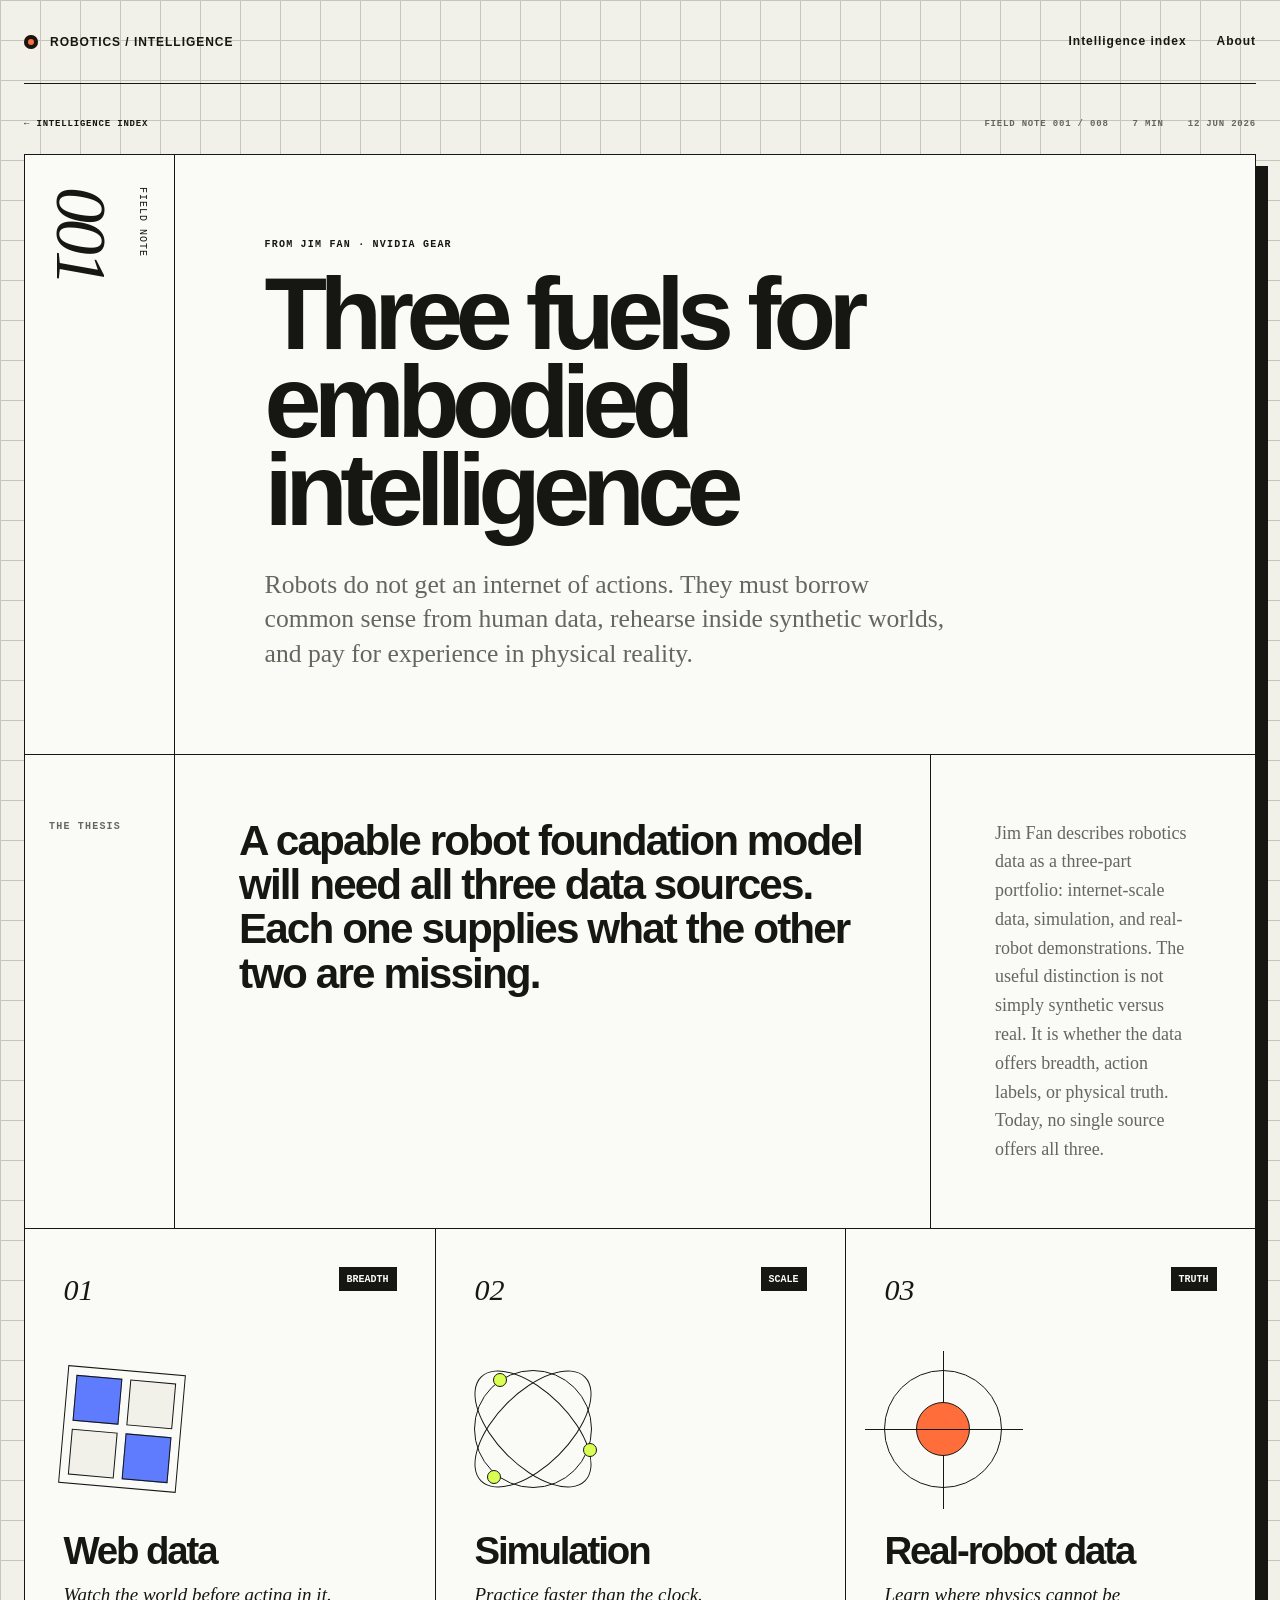
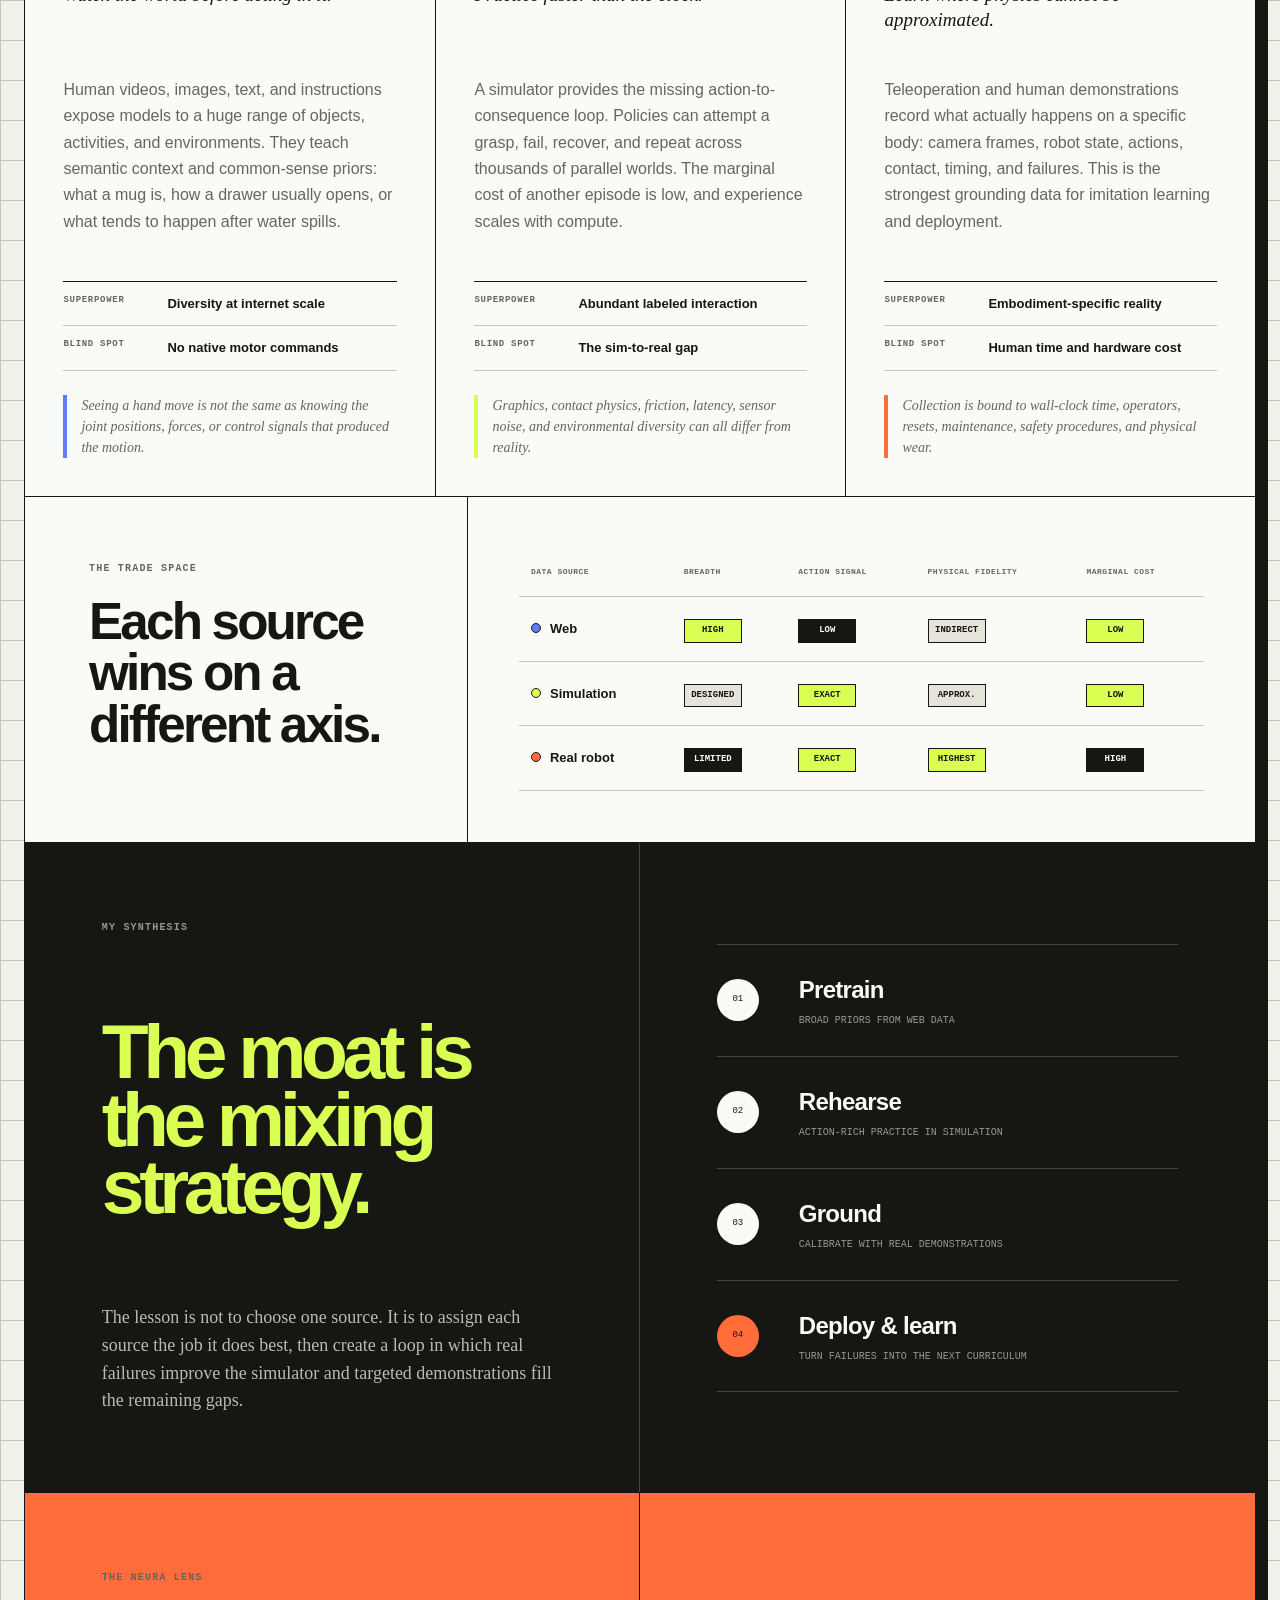
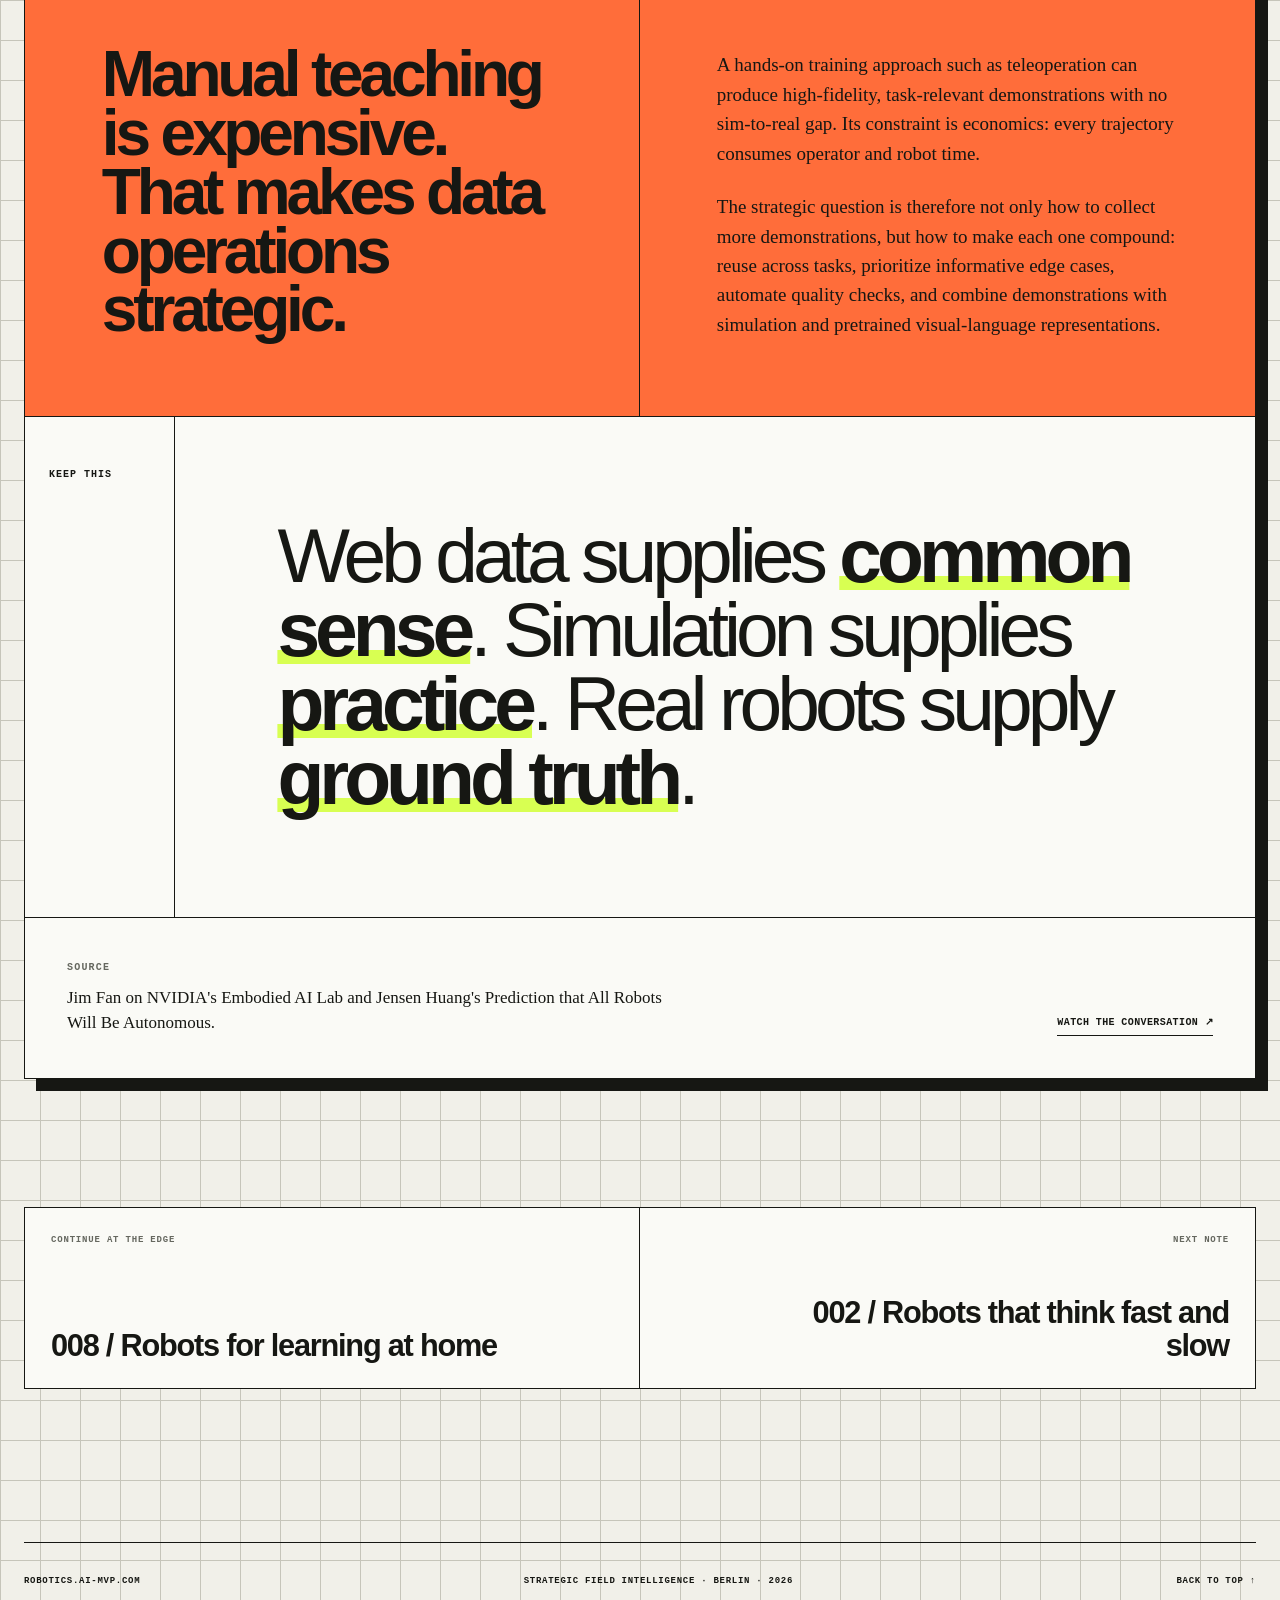
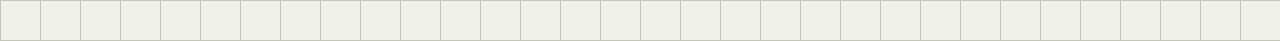
==== notes/001-three-fuels-for-embodied-intelligence/index.html @ 34b659d5 "Add home robotics learning comparison" ====
<!doctype html>
<html lang="en">
  <head>
    <meta charset="UTF-8" />
    <meta name="viewport" content="width=device-width, initial-scale=1.0" />
    <base href="../../" />
    <meta name="description" content="Why robot foundation models need web data, simulation, and real-world demonstrations." />
    <meta name="theme-color" content="#f1f0e9" />
    <meta property="og:title" content="Three fuels for embodied intelligence | Robotics Intelligence" />
    <meta property="og:description" content="Why robot foundation models need web data, simulation, and real-world demonstrations." />
    <meta property="og:type" content="article" />
    <link rel="canonical" href="https://robotics.ai-mvp.com/notes/001-three-fuels-for-embodied-intelligence/" />
    <title>Three fuels for embodied intelligence | Robotics Intelligence</title>
    <link rel="icon" href="./favicon.svg" type="image/svg+xml" />
    <link rel="stylesheet" href="./styles.css?v=11" />
    <script src="./main.js?v=11" defer></script>

  </head>
  <body class="note-site">
    <div class="progress" aria-hidden="true"><span></span></div>

    <header class="site-header note-site-header">
      <a class="wordmark" href="./" aria-label="Robotics Intelligence, home">
        <span class="wordmark-mark" aria-hidden="true"></span>
        <span>ROBOTICS / INTELLIGENCE</span>
      </a>
      <nav aria-label="Primary navigation">
        <a href="./#library">Intelligence index</a>
        <a href="./#about">About</a>
      </nav>
    </header>

    <main id="top" class="note-page">
      <section class="note-context" aria-label="Note context">
        <a href="./#library"><span aria-hidden="true">←</span> Intelligence index</a>
        <div>
          <span>Field note 001 / 008</span>
          <span>7 min</span>
          <span>12 Jun 2026</span>
        </div>
      </section>

<article id="note-001" class="learning-note standalone-note">
        <header class="article-header">
          <div class="article-id">
            <span>FIELD NOTE</span>
            <strong>001</strong>
          </div>
          <div class="article-title">
            <p class="eyebrow">From Jim Fan · NVIDIA GEAR</p>
            <h2>Three fuels for<br />embodied intelligence</h2>
            <p class="dek">
              Robots do not get an internet of actions. They must borrow
              common sense from human data, rehearse inside synthetic worlds,
              and pay for experience in physical reality.
            </p>
          </div>
        </header>

        <section class="thesis">
          <p class="section-label">The thesis</p>
          <blockquote>
            A capable robot foundation model will need all three data sources.
            Each one supplies what the other two are missing.
          </blockquote>
          <p class="body-copy">
            Jim Fan describes robotics data as a three-part portfolio:
            internet-scale data, simulation, and real-robot demonstrations.
            The useful distinction is not simply synthetic versus real. It is
            whether the data offers breadth, action labels, or physical truth.
            Today, no single source offers all three.
          </p>
        </section>

        <section class="data-cards" aria-label="Three types of robotics data">
          <article class="data-card web-card reveal">
            <header>
              <span class="card-number">01</span>
              <span class="card-tag">BREADTH</span>
            </header>
            <div class="card-icon" aria-hidden="true">
              <span></span><span></span><span></span><span></span>
            </div>
            <h3>Web data</h3>
            <p class="card-lead">Watch the world before acting in it.</p>
            <p>
              Human videos, images, text, and instructions expose models to a
              huge range of objects, activities, and environments. They teach
              semantic context and common-sense priors: what a mug is, how a
              drawer usually opens, or what tends to happen after water spills.
            </p>
            <dl>
              <div>
                <dt>Superpower</dt>
                <dd>Diversity at internet scale</dd>
              </div>
              <div>
                <dt>Blind spot</dt>
                <dd>No native motor commands</dd>
              </div>
            </dl>
            <p class="card-footnote">
              Seeing a hand move is not the same as knowing the joint
              positions, forces, or control signals that produced the motion.
            </p>
          </article>

          <article class="data-card sim-card reveal">
            <header>
              <span class="card-number">02</span>
              <span class="card-tag">SCALE</span>
            </header>
            <div class="card-icon orbit" aria-hidden="true">
              <span></span><span></span><span></span>
            </div>
            <h3>Simulation</h3>
            <p class="card-lead">Practice faster than the clock.</p>
            <p>
              A simulator provides the missing action-to-consequence loop.
              Policies can attempt a grasp, fail, recover, and repeat across
              thousands of parallel worlds. The marginal cost of another
              episode is low, and experience scales with compute.
            </p>
            <dl>
              <div>
                <dt>Superpower</dt>
                <dd>Abundant labeled interaction</dd>
              </div>
              <div>
                <dt>Blind spot</dt>
                <dd>The sim-to-real gap</dd>
              </div>
            </dl>
            <p class="card-footnote">
              Graphics, contact physics, friction, latency, sensor noise, and
              environmental diversity can all differ from reality.
            </p>
          </article>

          <article class="data-card real-card reveal">
            <header>
              <span class="card-number">03</span>
              <span class="card-tag">TRUTH</span>
            </header>
            <div class="card-icon crosshair" aria-hidden="true">
              <span></span><span></span><span></span>
            </div>
            <h3>Real-robot data</h3>
            <p class="card-lead">Learn where physics cannot be approximated.</p>
            <p>
              Teleoperation and human demonstrations record what actually
              happens on a specific body: camera frames, robot state, actions,
              contact, timing, and failures. This is the strongest grounding
              data for imitation learning and deployment.
            </p>
            <dl>
              <div>
                <dt>Superpower</dt>
                <dd>Embodiment-specific reality</dd>
              </div>
              <div>
                <dt>Blind spot</dt>
                <dd>Human time and hardware cost</dd>
              </div>
            </dl>
            <p class="card-footnote">
              Collection is bound to wall-clock time, operators, resets,
              maintenance, safety procedures, and physical wear.
            </p>
          </article>
        </section>

        <section class="comparison" aria-labelledby="comparison-title">
          <div class="comparison-heading">
            <p class="section-label">The trade space</p>
            <h3 id="comparison-title">Each source wins on a different axis.</h3>
          </div>
          <div class="matrix-wrap">
            <table>
              <thead>
                <tr>
                  <th scope="col">Data source</th>
                  <th scope="col">Breadth</th>
                  <th scope="col">Action signal</th>
                  <th scope="col">Physical fidelity</th>
                  <th scope="col">Marginal cost</th>
                </tr>
              </thead>
              <tbody>
                <tr>
                  <th scope="row"><span class="dot web"></span>Web</th>
                  <td><span class="rating high">High</span></td>
                  <td><span class="rating low">Low</span></td>
                  <td><span class="rating mid">Indirect</span></td>
                  <td><span class="rating high">Low</span></td>
                </tr>
                <tr>
                  <th scope="row"><span class="dot sim"></span>Simulation</th>
                  <td><span class="rating mid">Designed</span></td>
                  <td><span class="rating high">Exact</span></td>
                  <td><span class="rating mid">Approx.</span></td>
                  <td><span class="rating high">Low</span></td>
                </tr>
                <tr>
                  <th scope="row"><span class="dot real"></span>Real robot</th>
                  <td><span class="rating low">Limited</span></td>
                  <td><span class="rating high">Exact</span></td>
                  <td><span class="rating high">Highest</span></td>
                  <td><span class="rating low">High</span></td>
                </tr>
              </tbody>
            </table>
          </div>
        </section>

        <section class="synthesis" aria-labelledby="synthesis-title">
          <div class="synthesis-copy">
            <p class="section-label">My synthesis</p>
            <h3 id="synthesis-title">The moat is the mixing strategy.</h3>
            <p>
              The lesson is not to choose one source. It is to assign each
              source the job it does best, then create a loop in which real
              failures improve the simulator and targeted demonstrations fill
              the remaining gaps.
            </p>
          </div>

          <div class="flywheel" aria-label="Data flywheel">
            <ol>
              <li>
                <span>01</span>
                <div><strong>Pretrain</strong><small>Broad priors from web data</small></div>
              </li>
              <li>
                <span>02</span>
                <div><strong>Rehearse</strong><small>Action-rich practice in simulation</small></div>
              </li>
              <li>
                <span>03</span>
                <div><strong>Ground</strong><small>Calibrate with real demonstrations</small></div>
              </li>
              <li>
                <span>04</span>
                <div><strong>Deploy & learn</strong><small>Turn failures into the next curriculum</small></div>
              </li>
            </ol>
          </div>
        </section>

        <section class="neura-lens">
          <div>
            <p class="section-label">The NEURA lens</p>
            <h3>Manual teaching is expensive. That makes data operations strategic.</h3>
          </div>
          <div>
            <p>
              A hands-on training approach such as teleoperation can produce
              high-fidelity, task-relevant demonstrations with no sim-to-real
              gap. Its constraint is economics: every trajectory consumes
              operator and robot time.
            </p>
            <p>
              The strategic question is therefore not only how to collect more
              demonstrations, but how to make each one compound: reuse across
              tasks, prioritize informative edge cases, automate quality
              checks, and combine demonstrations with simulation and pretrained
              visual-language representations.
            </p>
          </div>
        </section>

        <section class="takeaway">
          <span class="takeaway-label">Keep this</span>
          <p>
            Web data supplies <strong>common sense</strong>. Simulation supplies
            <strong>practice</strong>. Real robots supply
            <strong>ground truth</strong>.
          </p>
        </section>

        <footer class="source">
          <div>
            <p class="section-label">Source</p>
            <p>
              Jim Fan on NVIDIA's Embodied AI Lab and Jensen Huang's Prediction
              that All Robots Will Be Autonomous.
            </p>
          </div>
          <a
            href="https://www.youtube.com/watch?v=yMGGpMyW_vw"
            target="_blank"
            rel="noreferrer"
          >
            Watch the conversation <span aria-hidden="true">↗</span>
          </a>
        </footer>
      </article>

      <nav class="note-pagination" aria-label="More field notes">
          <a href="./notes/008-home-robot-learning-kits/">
            <span>Continue at the edge</span>
            <strong>008 / Robots for learning at home</strong>
          </a>
          <a href="./notes/002-thinking-fast-and-slow-for-robots/">
            <span>Next note</span>
            <strong>002 / Robots that think fast and slow</strong>
          </a>
      </nav>
    </main>

    <footer class="site-footer">
      <span>robotics.ai-mvp.com</span>
      <span>Strategic field intelligence · Berlin · 2026</span>
      <a href="#top">Back to top ↑</a>
    </footer>
  </body>
</html>
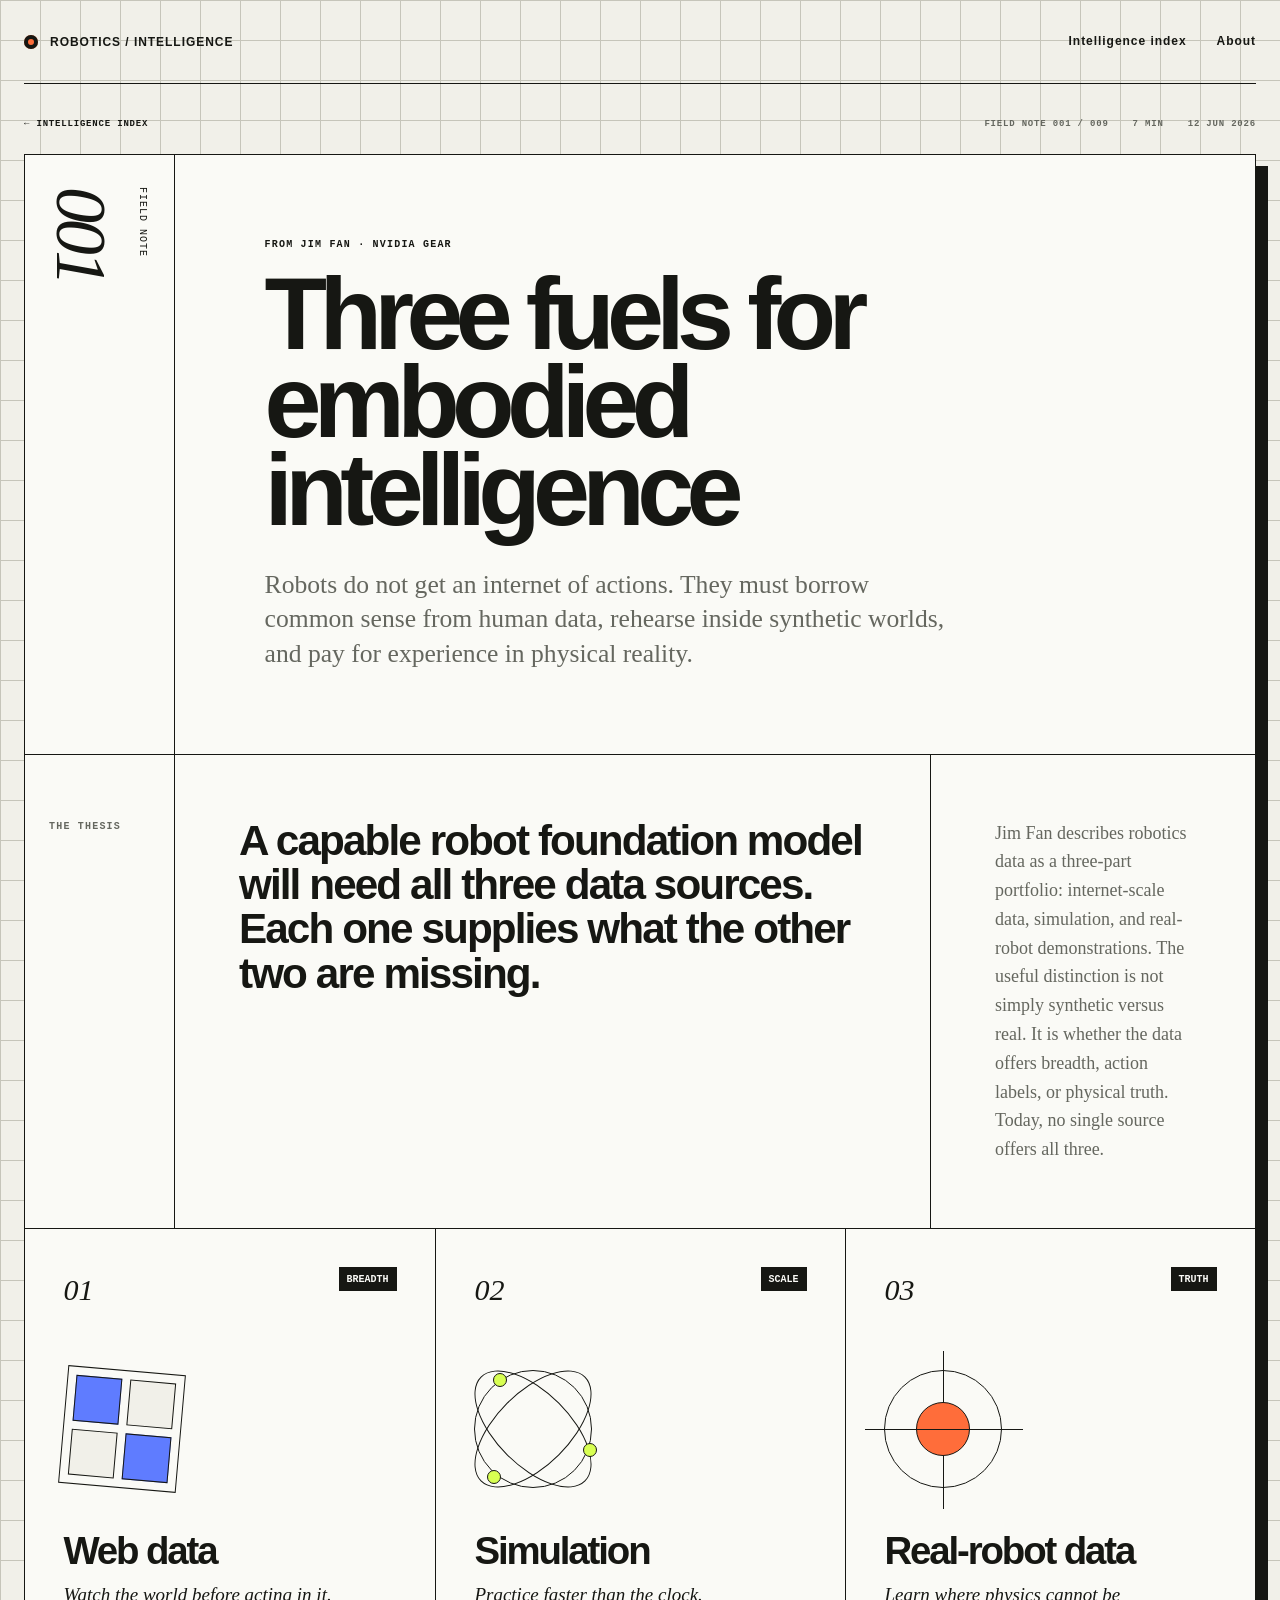
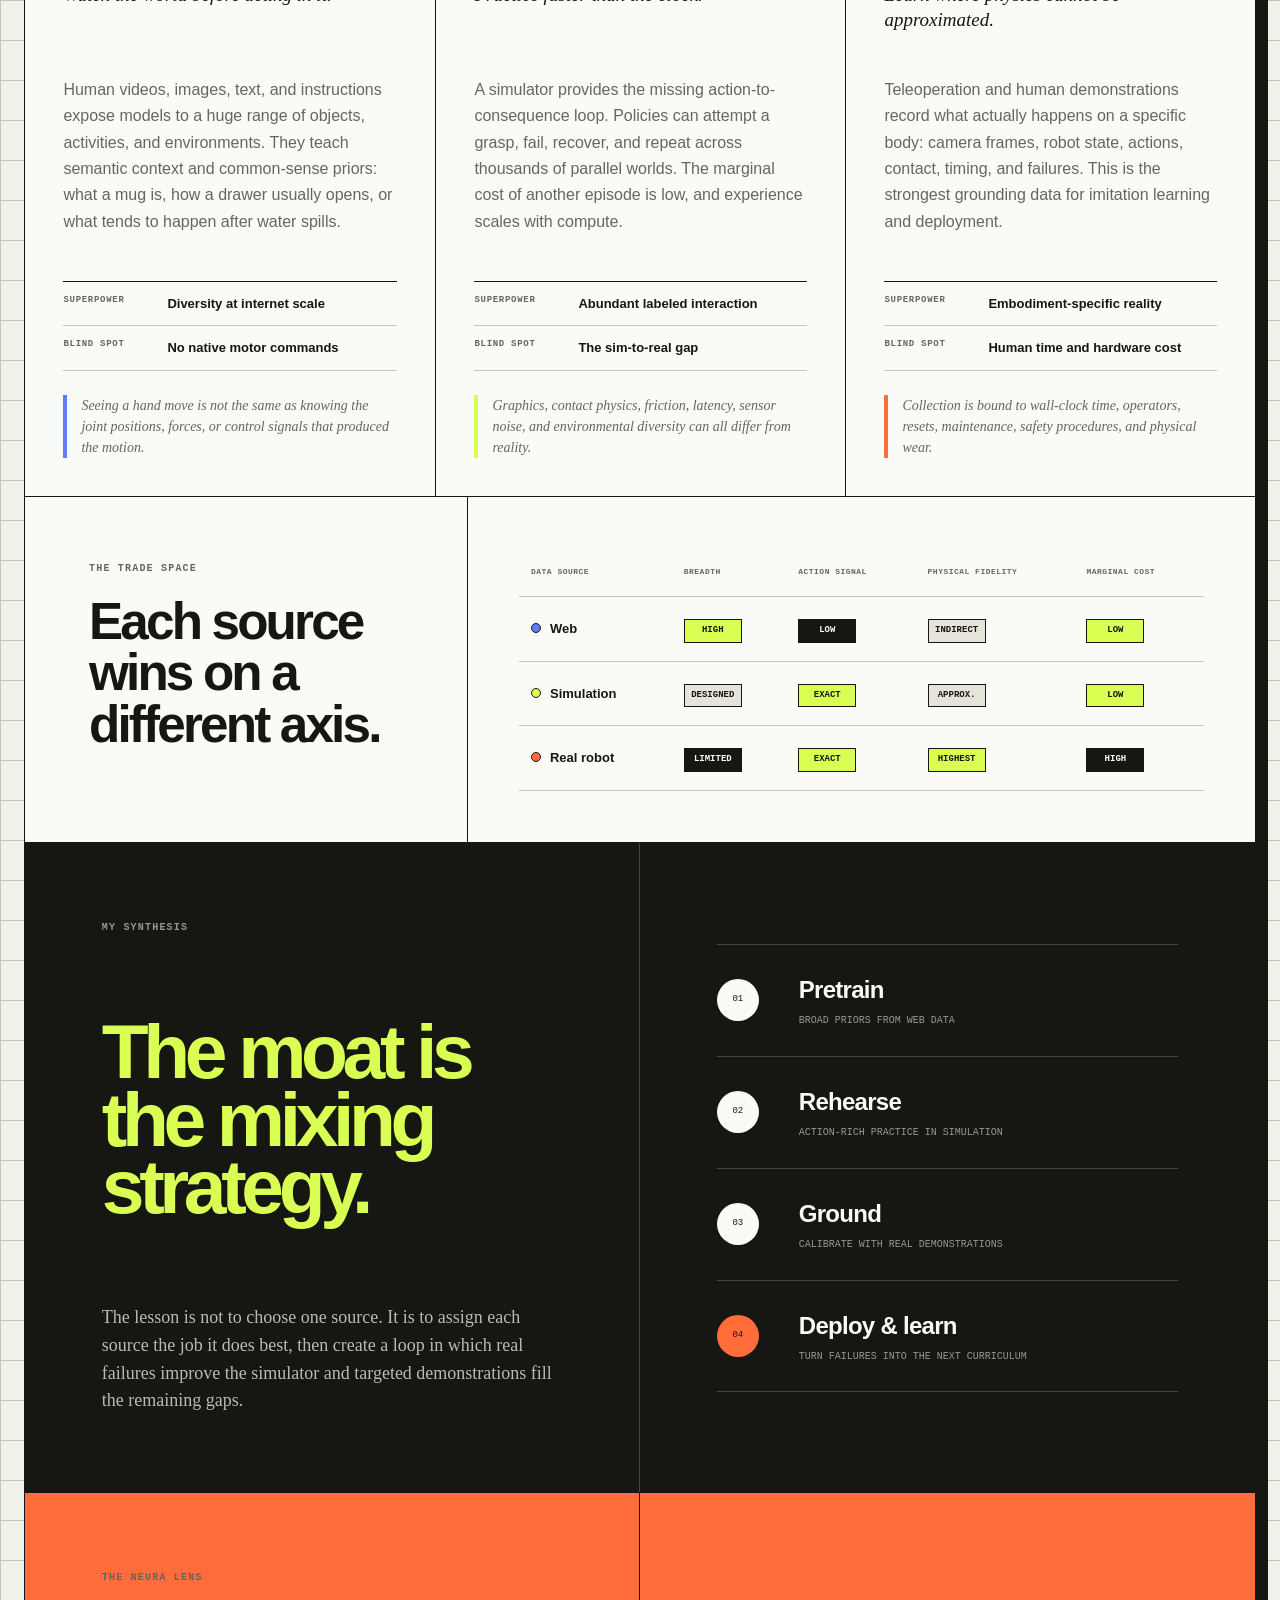
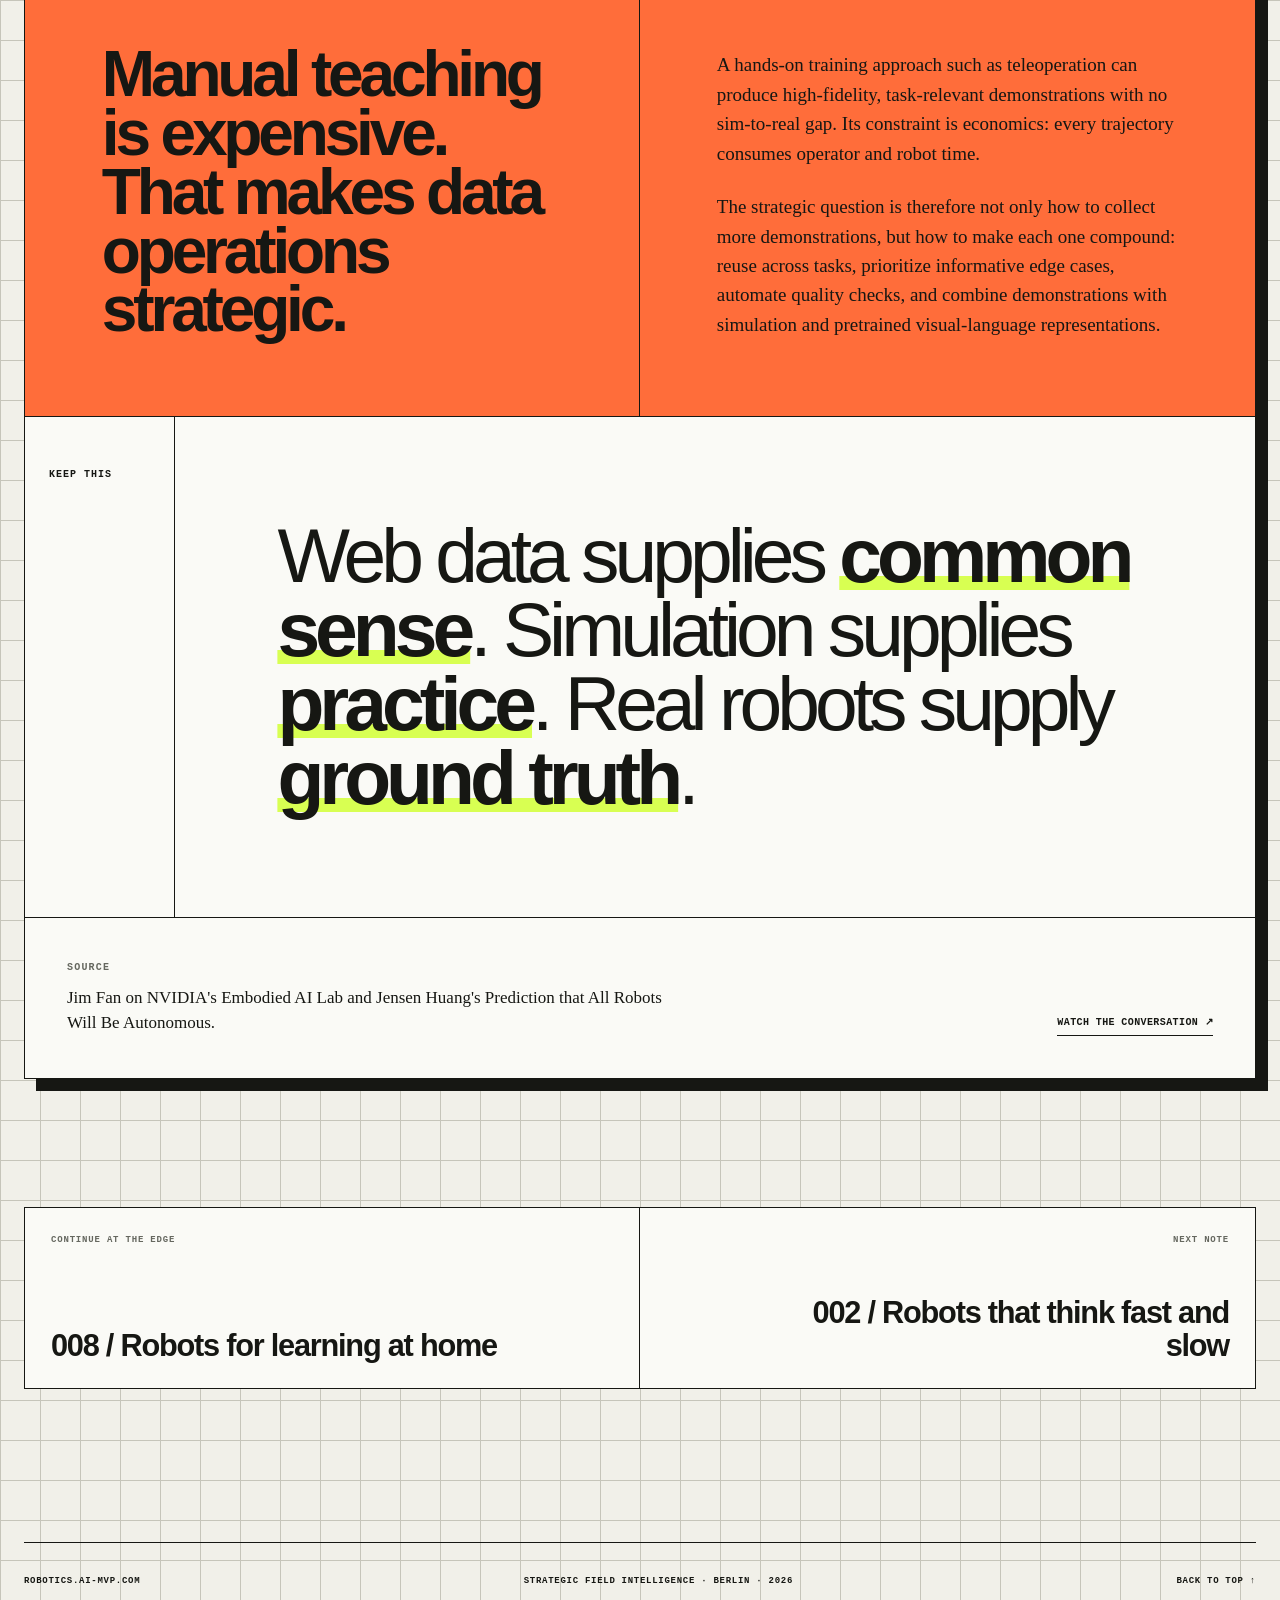
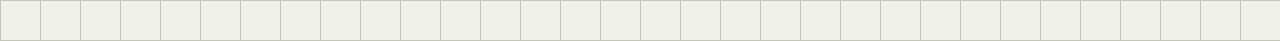
==== commit 38067a9f: "Add field note 009: the VLA model zoo, 2026 An interactive survey of ten vision-language-action mode" ====
--- a/notes/001-three-fuels-for-embodied-intelligence/index.html
+++ b/notes/001-three-fuels-for-embodied-intelligence/index.html
@@ -34,7 +34,7 @@
       <section class="note-context" aria-label="Note context">
         <a href="./#library"><span aria-hidden="true">←</span> Intelligence index</a>
         <div>
-          <span>Field note 001 / 008</span>
+          <span>Field note 001 / 009</span>
           <span>7 min</span>
           <span>12 Jun 2026</span>
         </div>
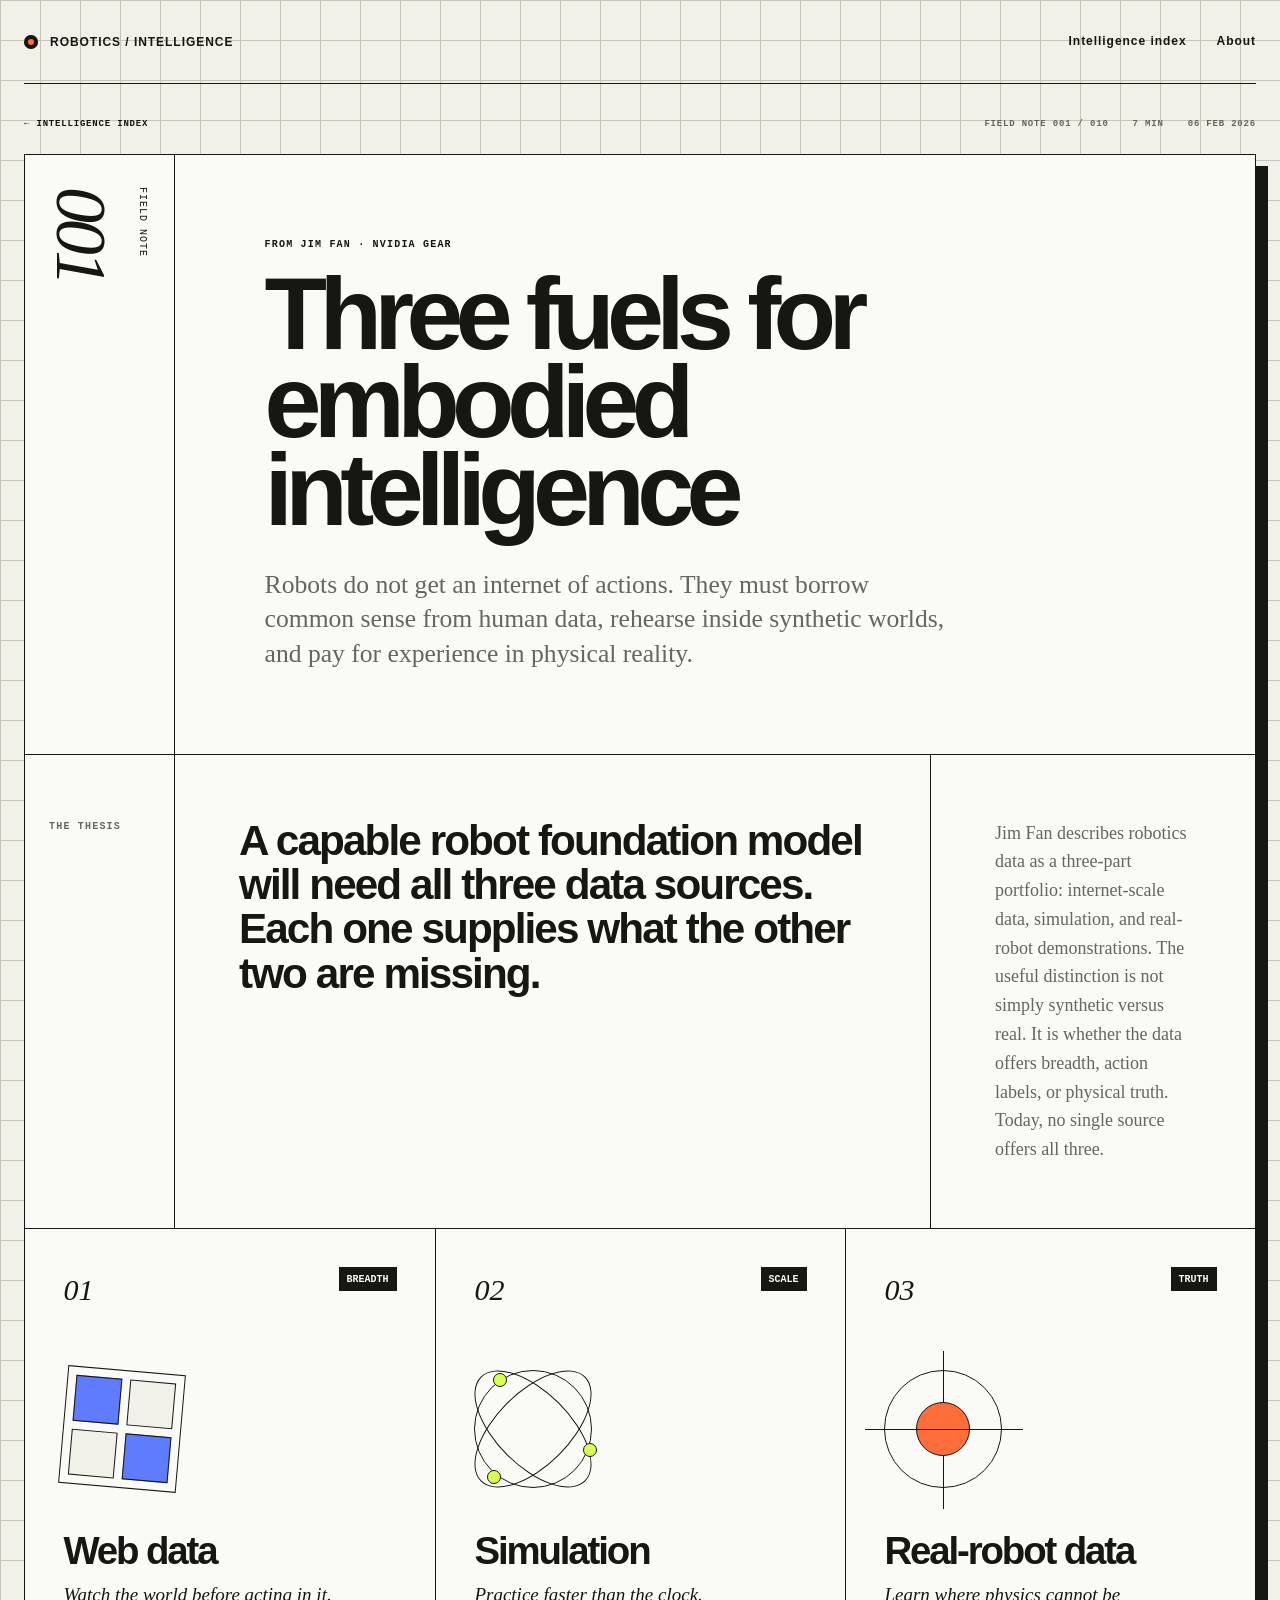
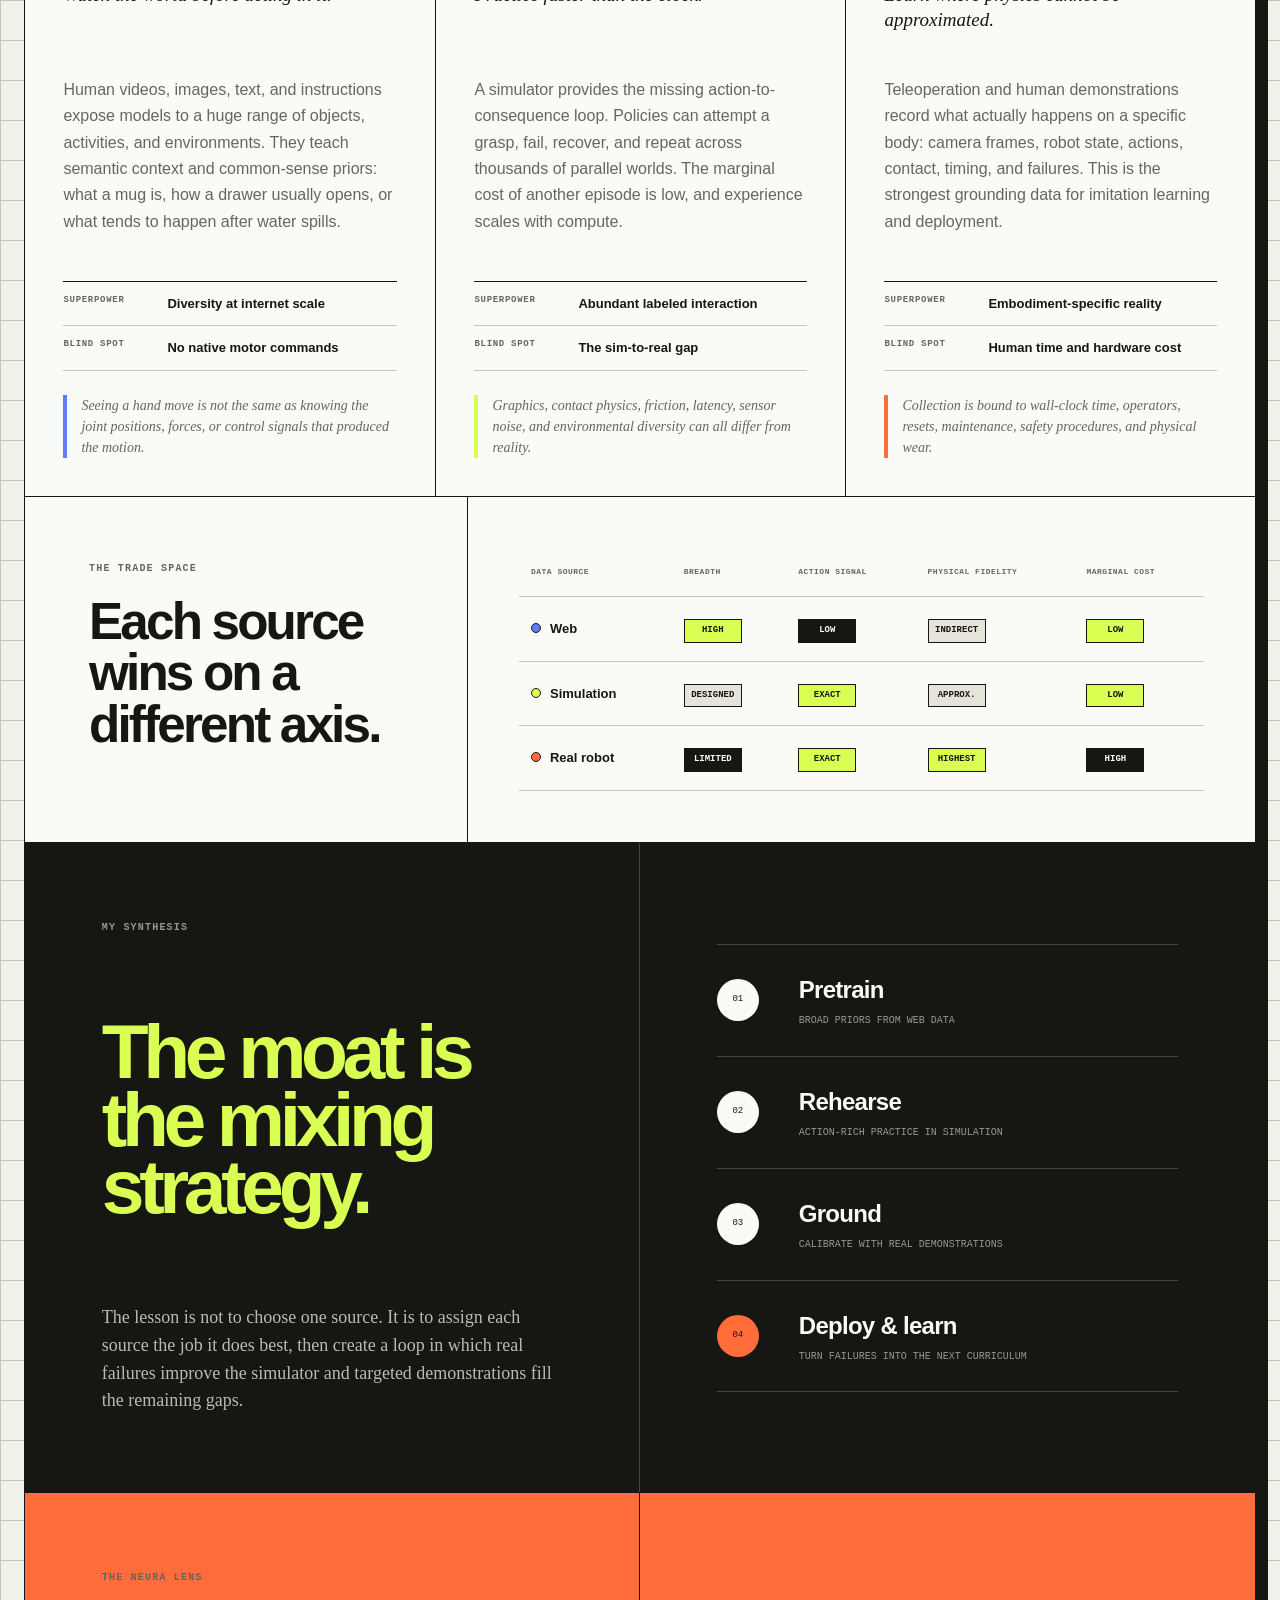
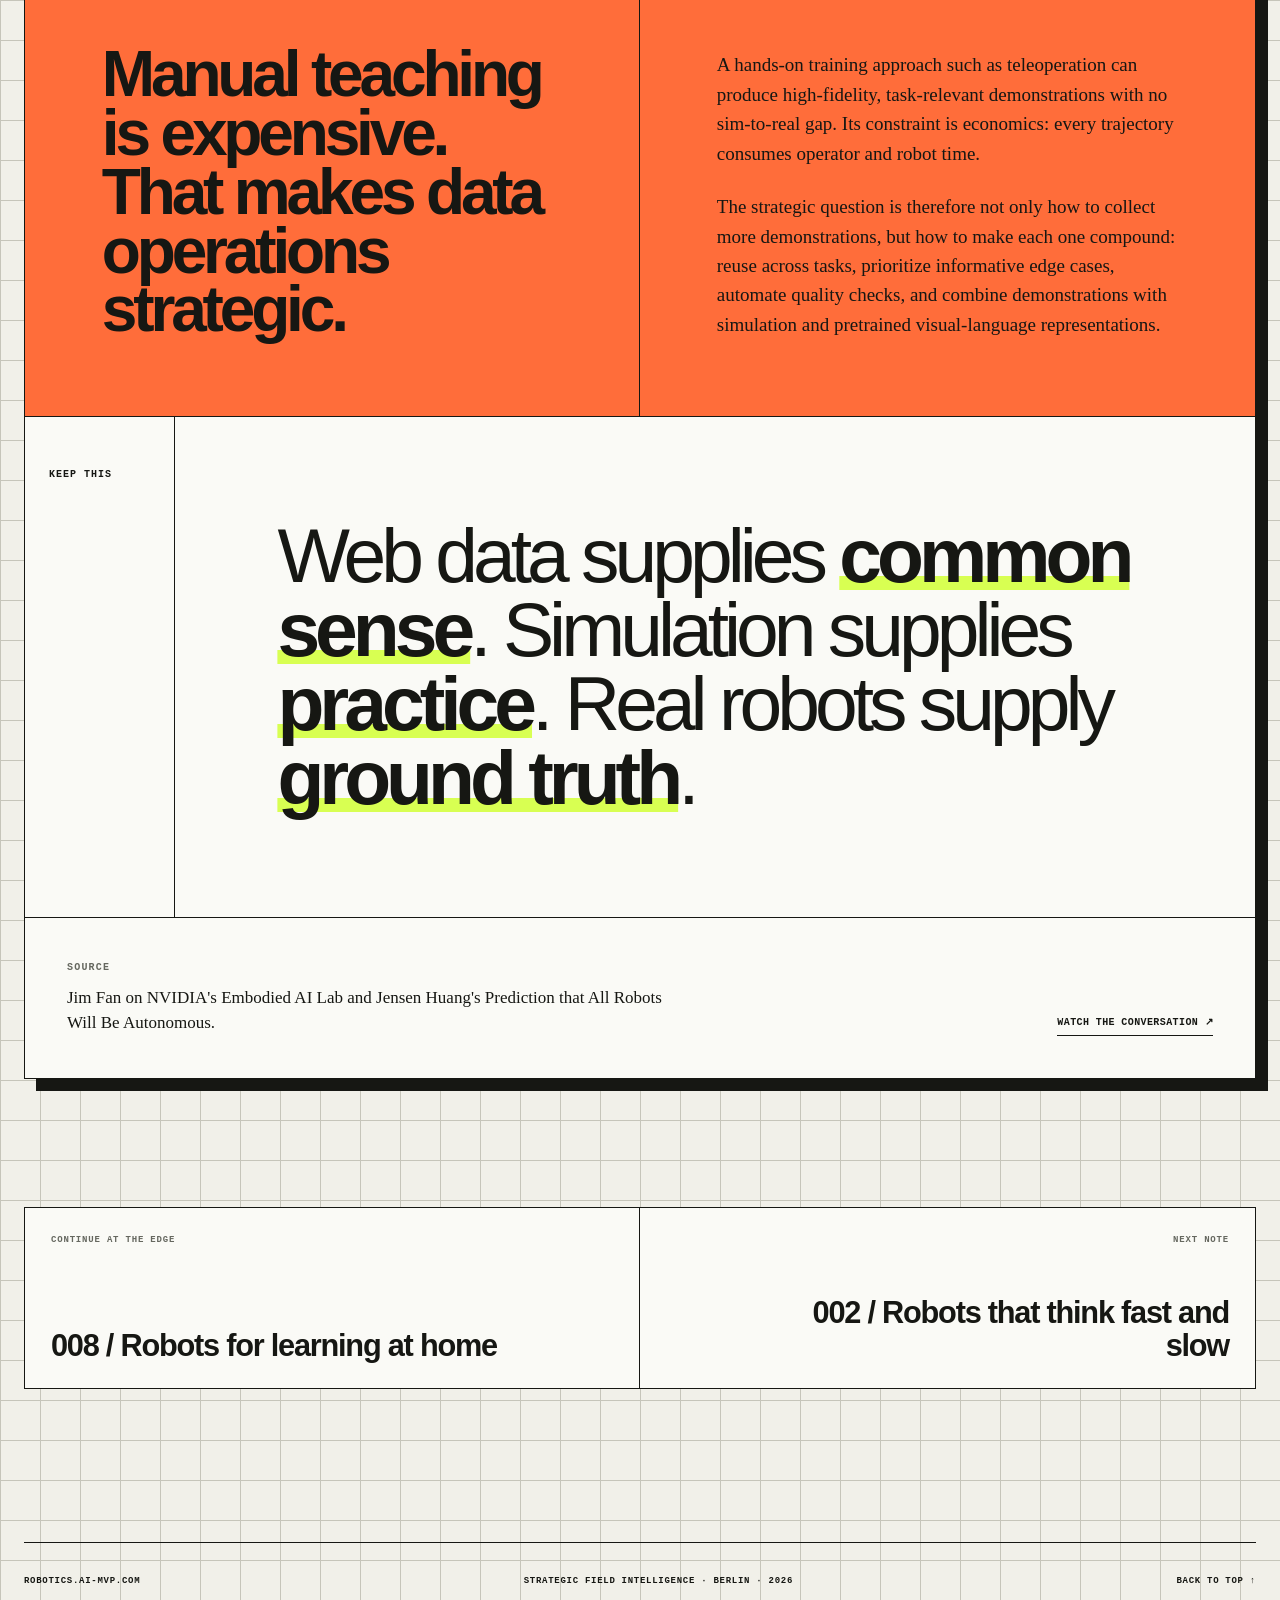
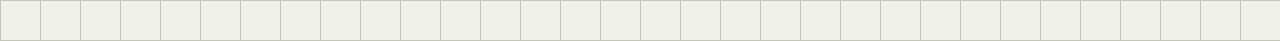
==== commit 3856569f: "Restore original publication chronology" ====
--- a/notes/001-three-fuels-for-embodied-intelligence/index.html
+++ b/notes/001-three-fuels-for-embodied-intelligence/index.html
@@ -34,9 +34,9 @@
       <section class="note-context" aria-label="Note context">
         <a href="./#library"><span aria-hidden="true">←</span> Intelligence index</a>
         <div>
-          <span>Field note 001 / 009</span>
+          <span>Field note 001 / 010</span>
           <span>7 min</span>
-          <span>12 Jun 2026</span>
+          <time datetime="2026-02-06">06 Feb 2026</time>
         </div>
       </section>
 
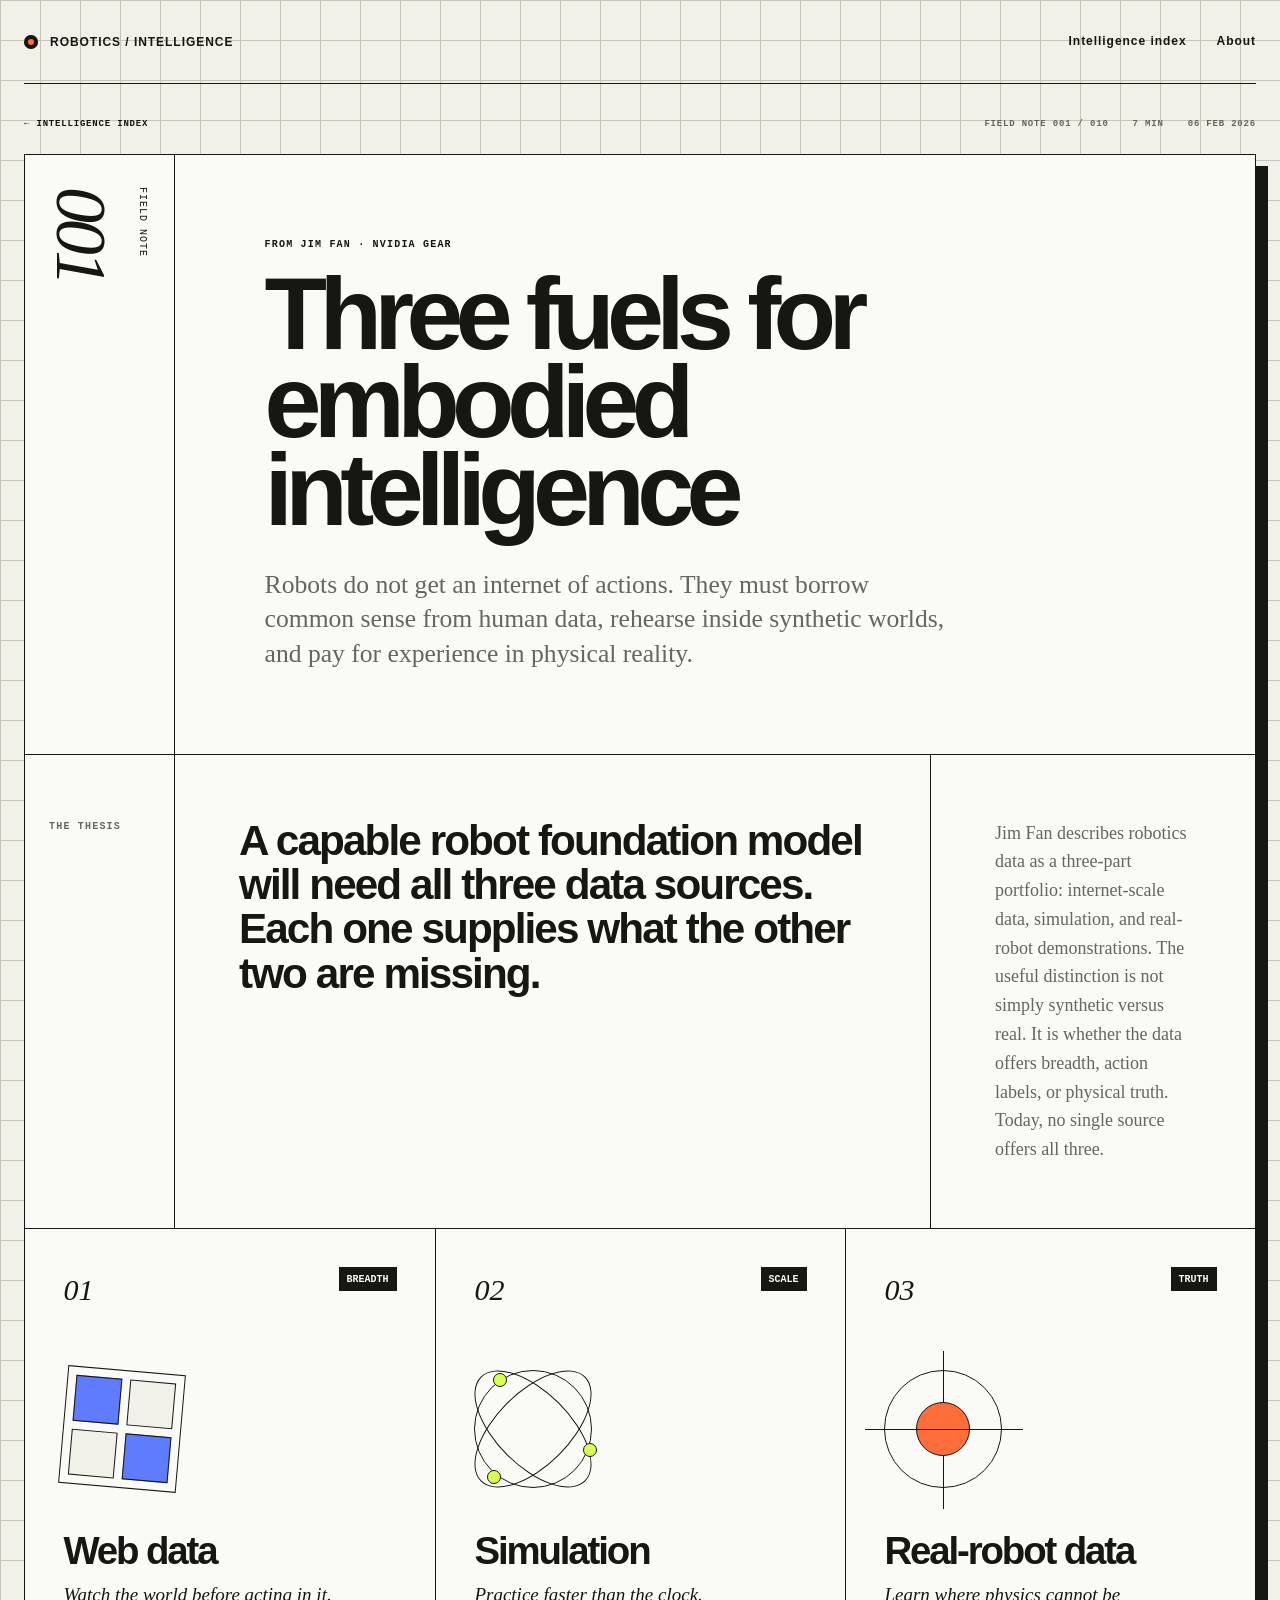
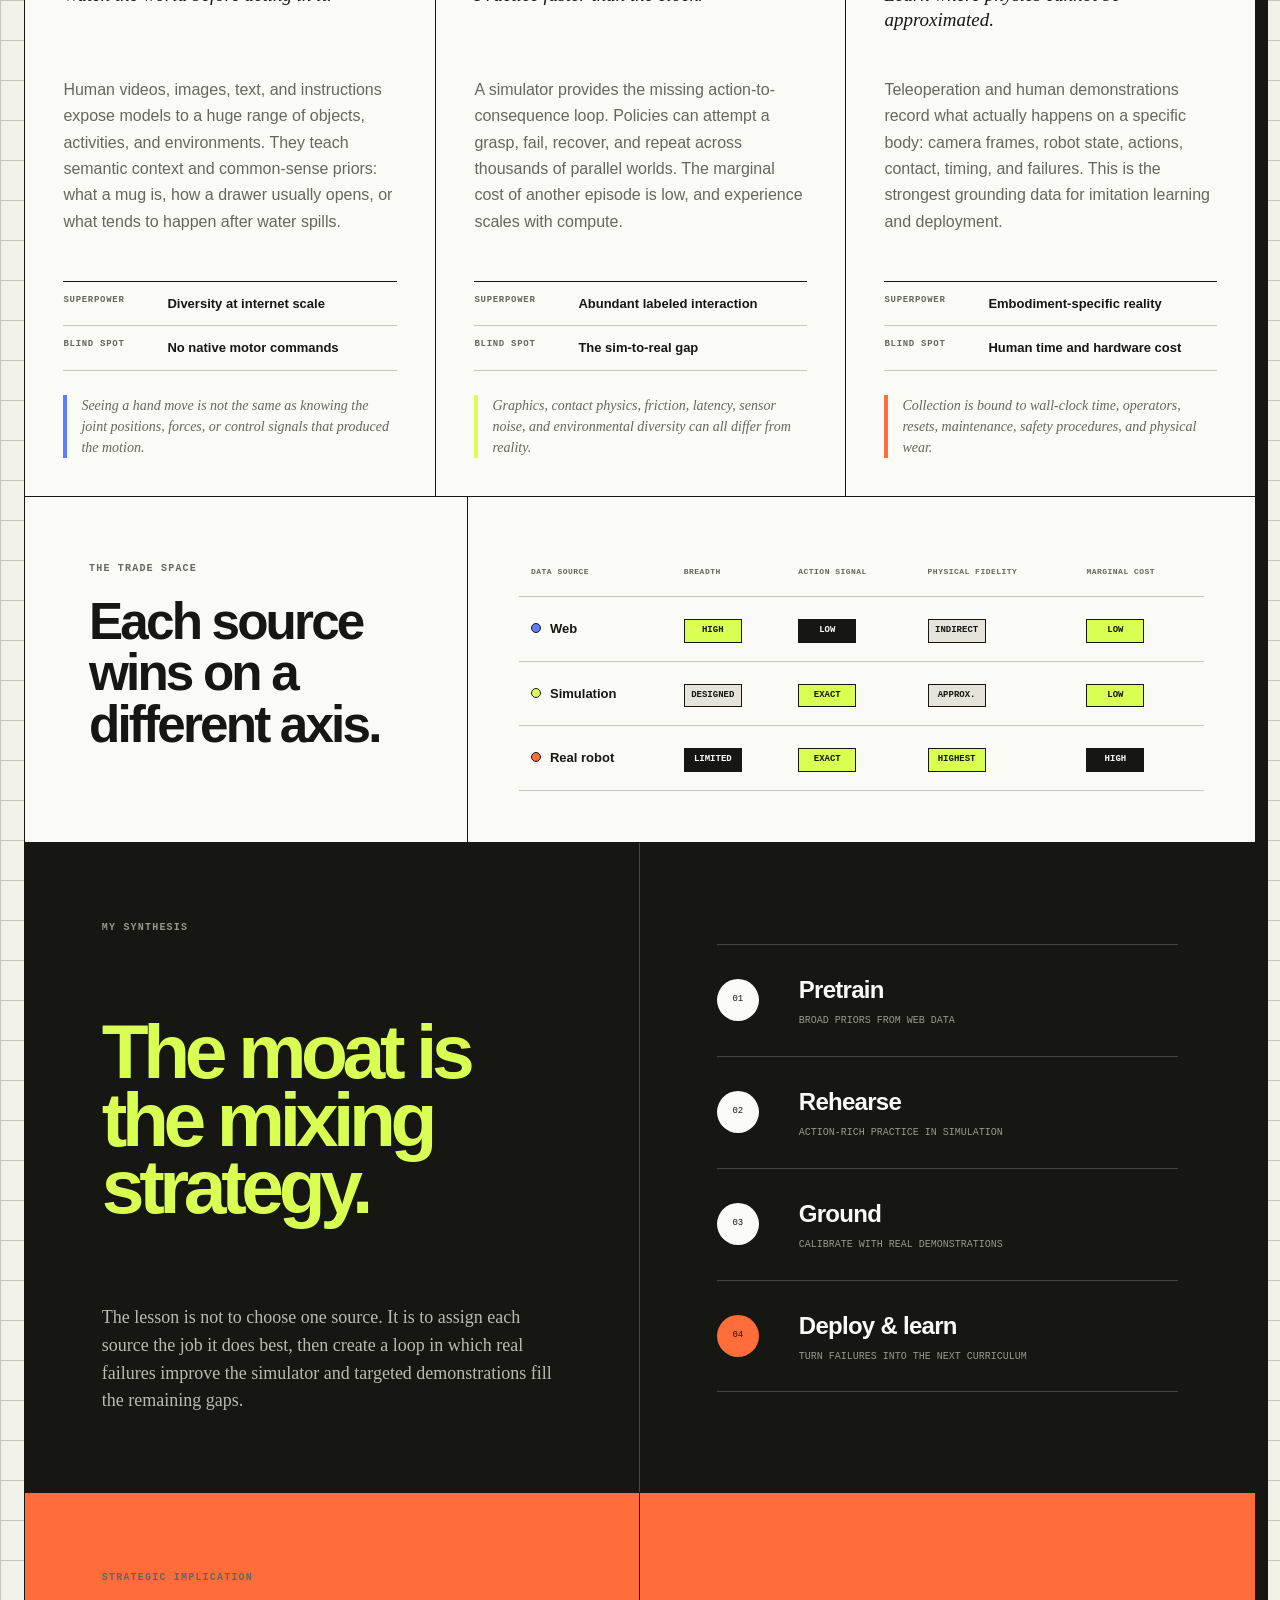
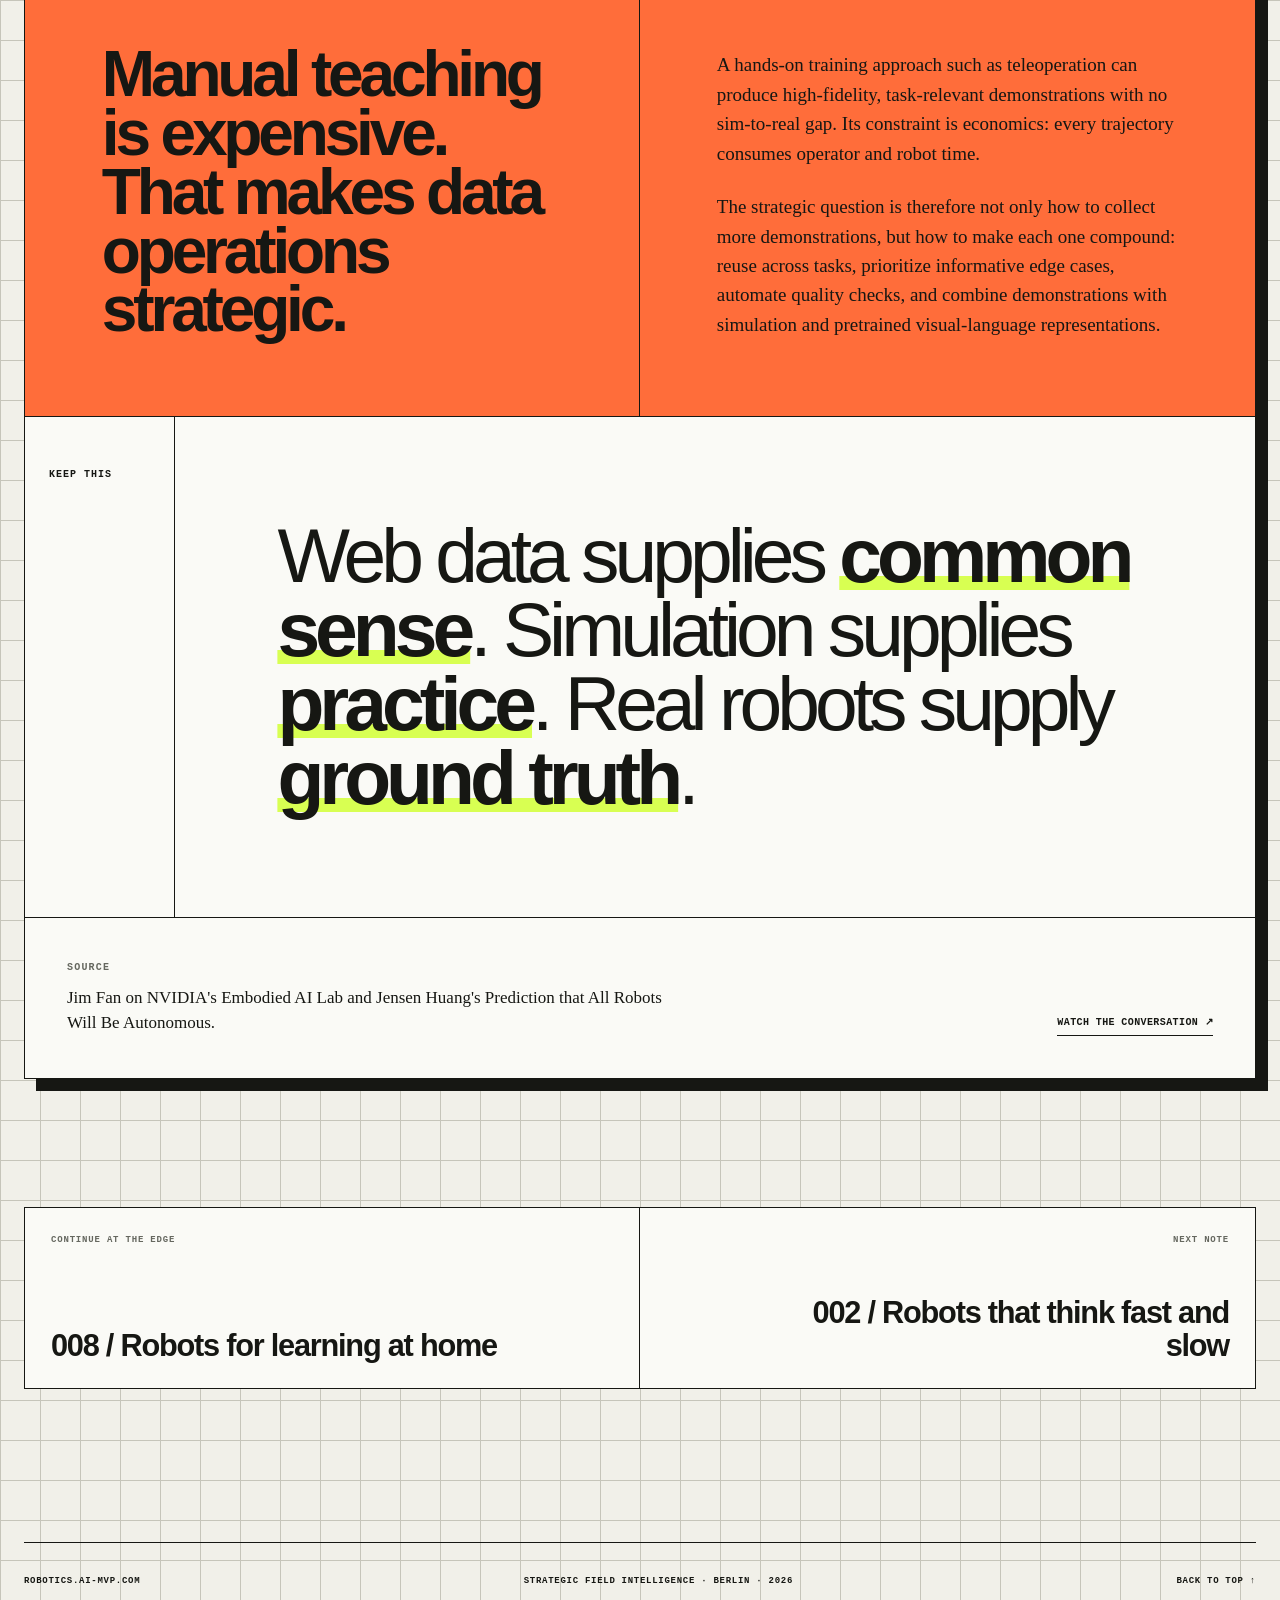
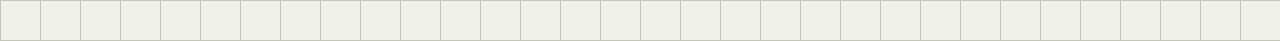
==== commit e390b03d: "Remove company-specific framing from research notes" ====
--- a/notes/001-three-fuels-for-embodied-intelligence/index.html
+++ b/notes/001-three-fuels-for-embodied-intelligence/index.html
@@ -12,7 +12,7 @@
     <link rel="canonical" href="https://robotics.ai-mvp.com/notes/001-three-fuels-for-embodied-intelligence/" />
     <title>Three fuels for embodied intelligence | Robotics Intelligence</title>
     <link rel="icon" href="./favicon.svg" type="image/svg+xml" />
-    <link rel="stylesheet" href="./styles.css?v=11" />
+    <link rel="stylesheet" href="./styles.css?v=16" />
     <script src="./main.js?v=11" defer></script>
 
   </head>
@@ -247,9 +247,9 @@
           </div>
         </section>
 
-        <section class="neura-lens">
+        <section class="strategic-lens">
           <div>
-            <p class="section-label">The NEURA lens</p>
+            <p class="section-label">Strategic implication</p>
             <h3>Manual teaching is expensive. That makes data operations strategic.</h3>
           </div>
           <div>
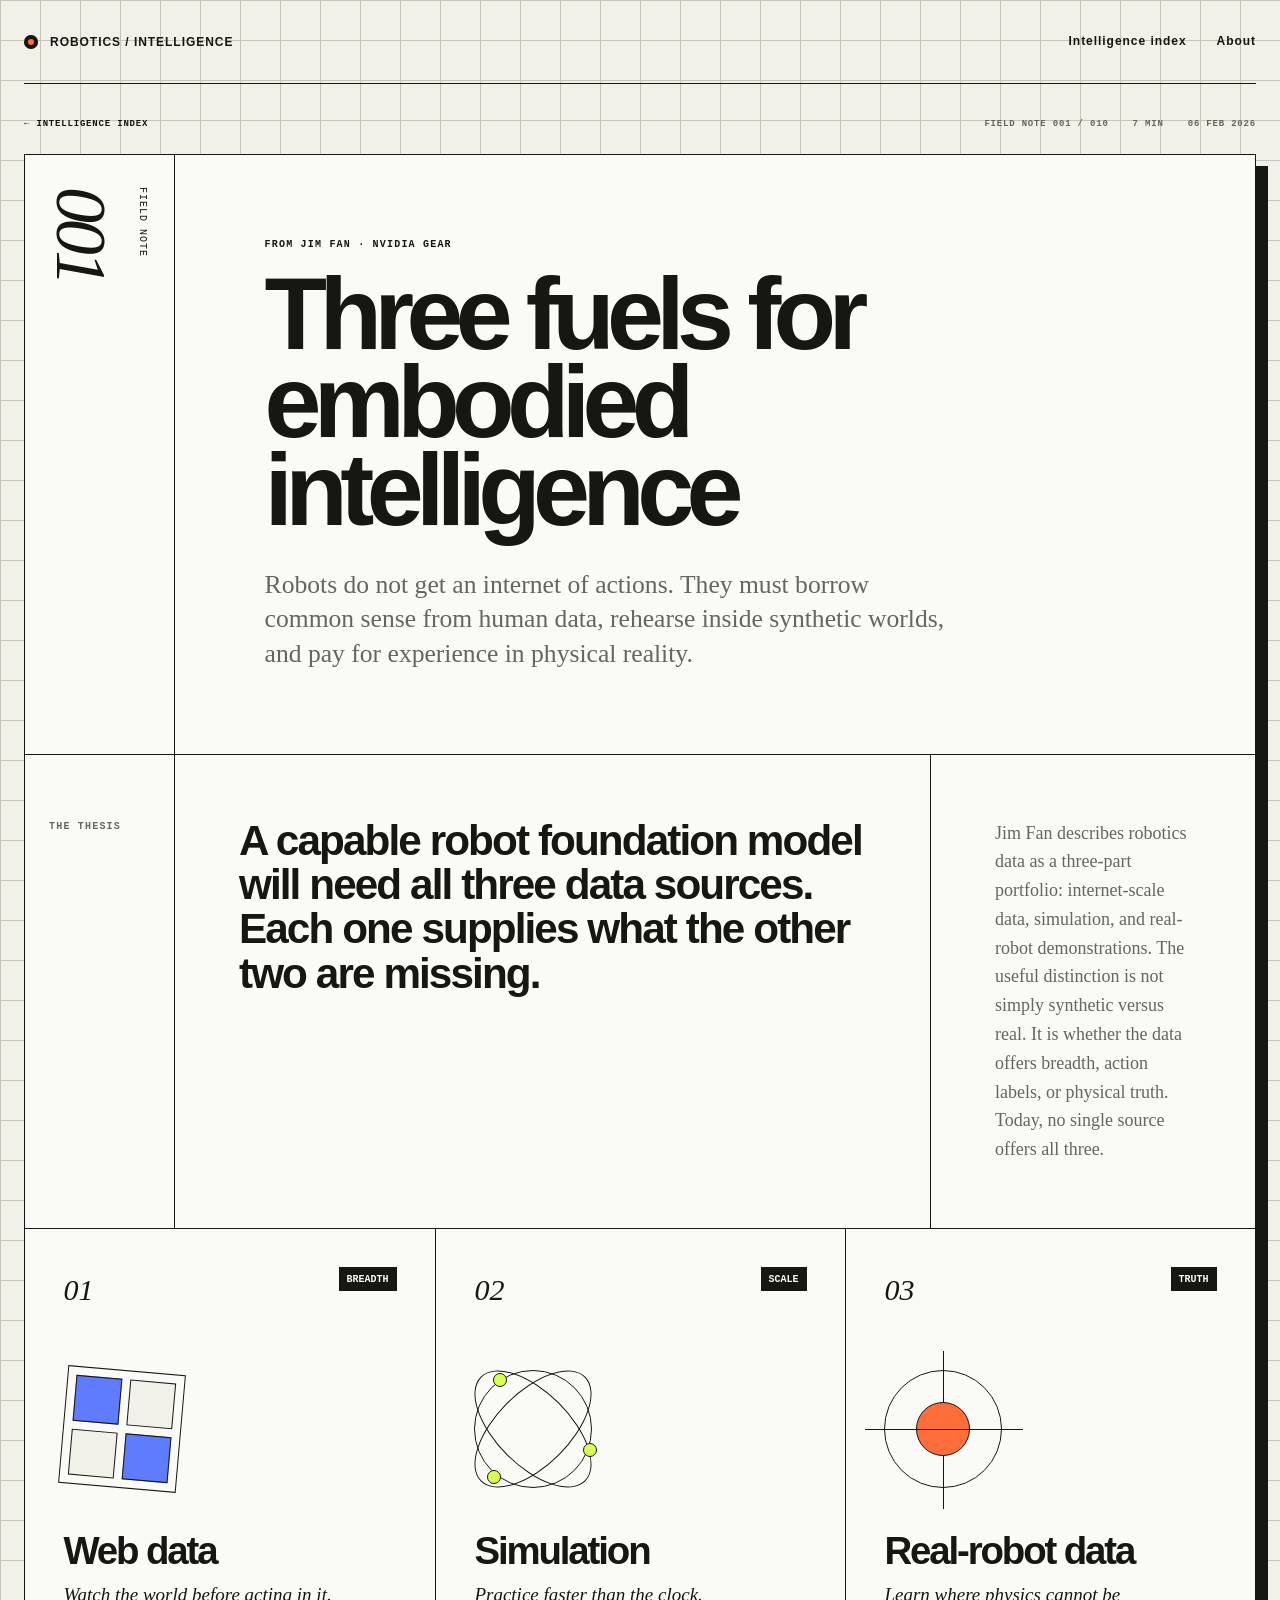
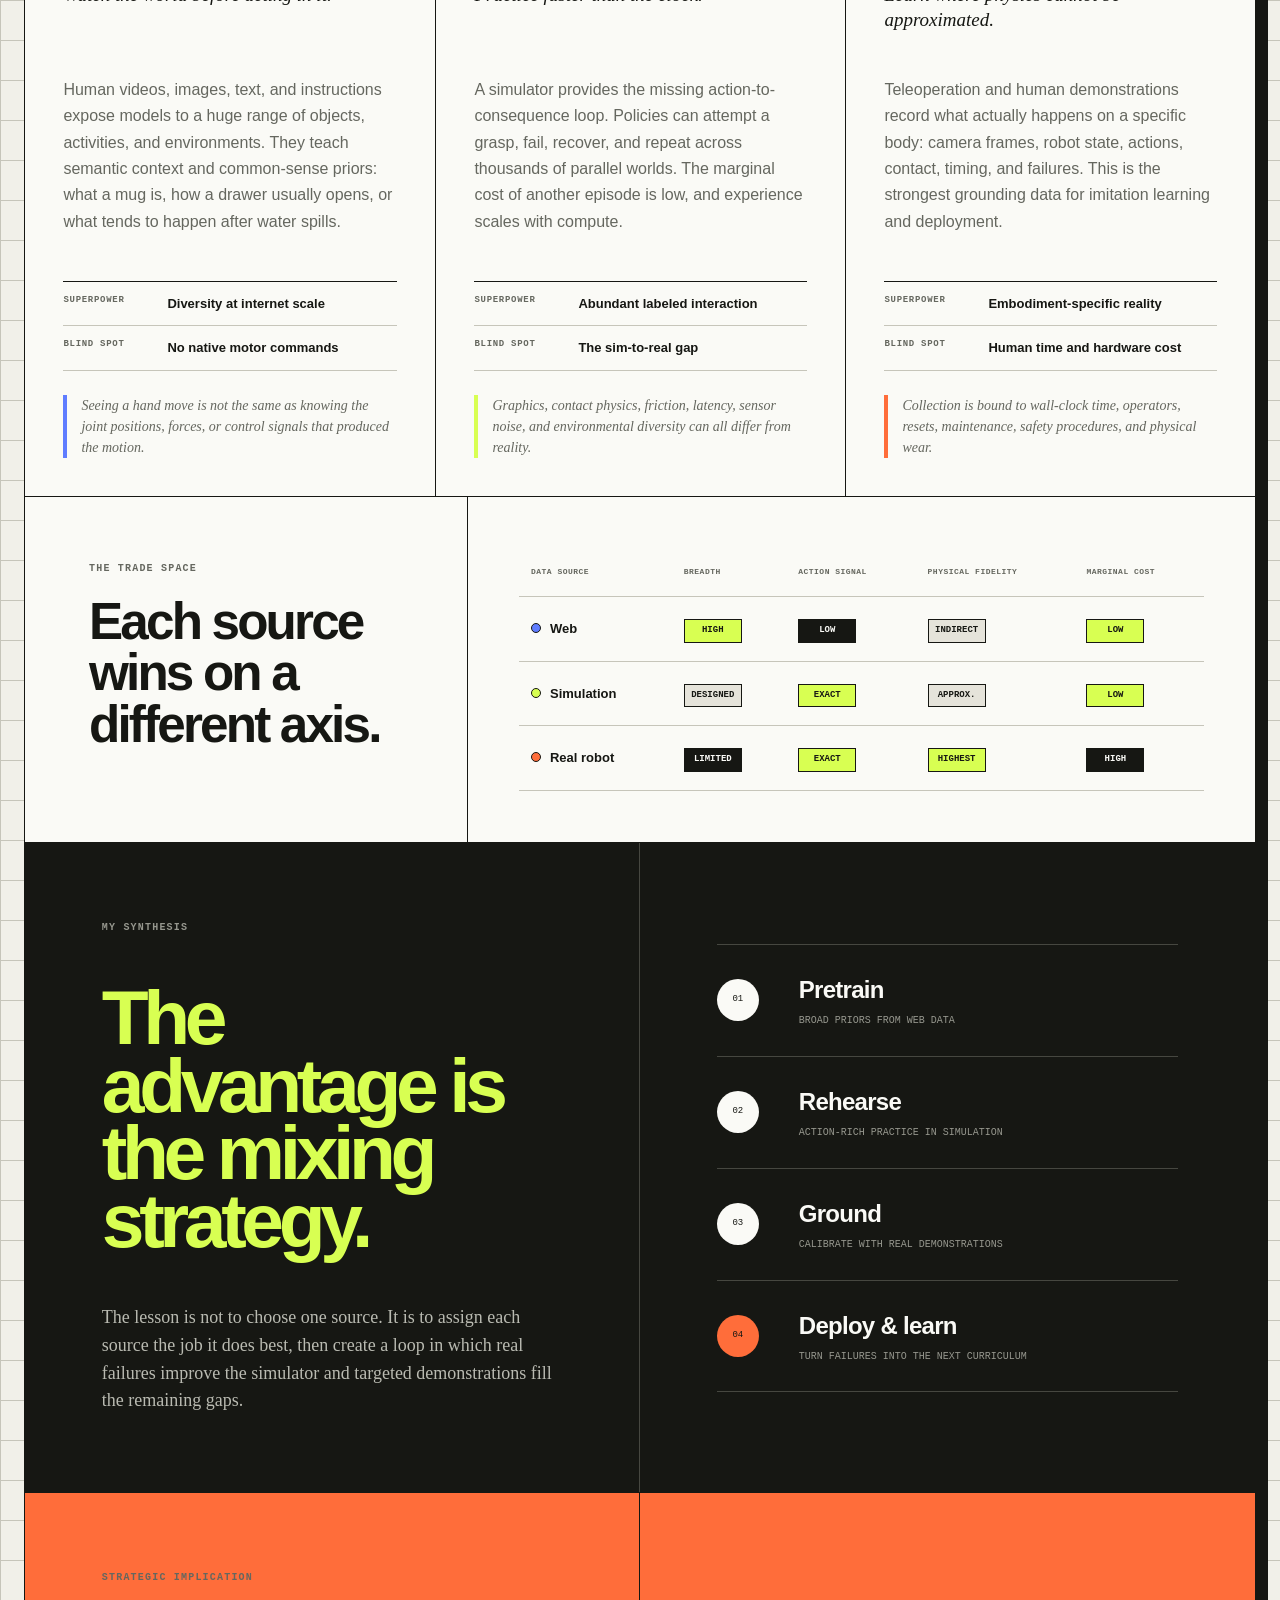
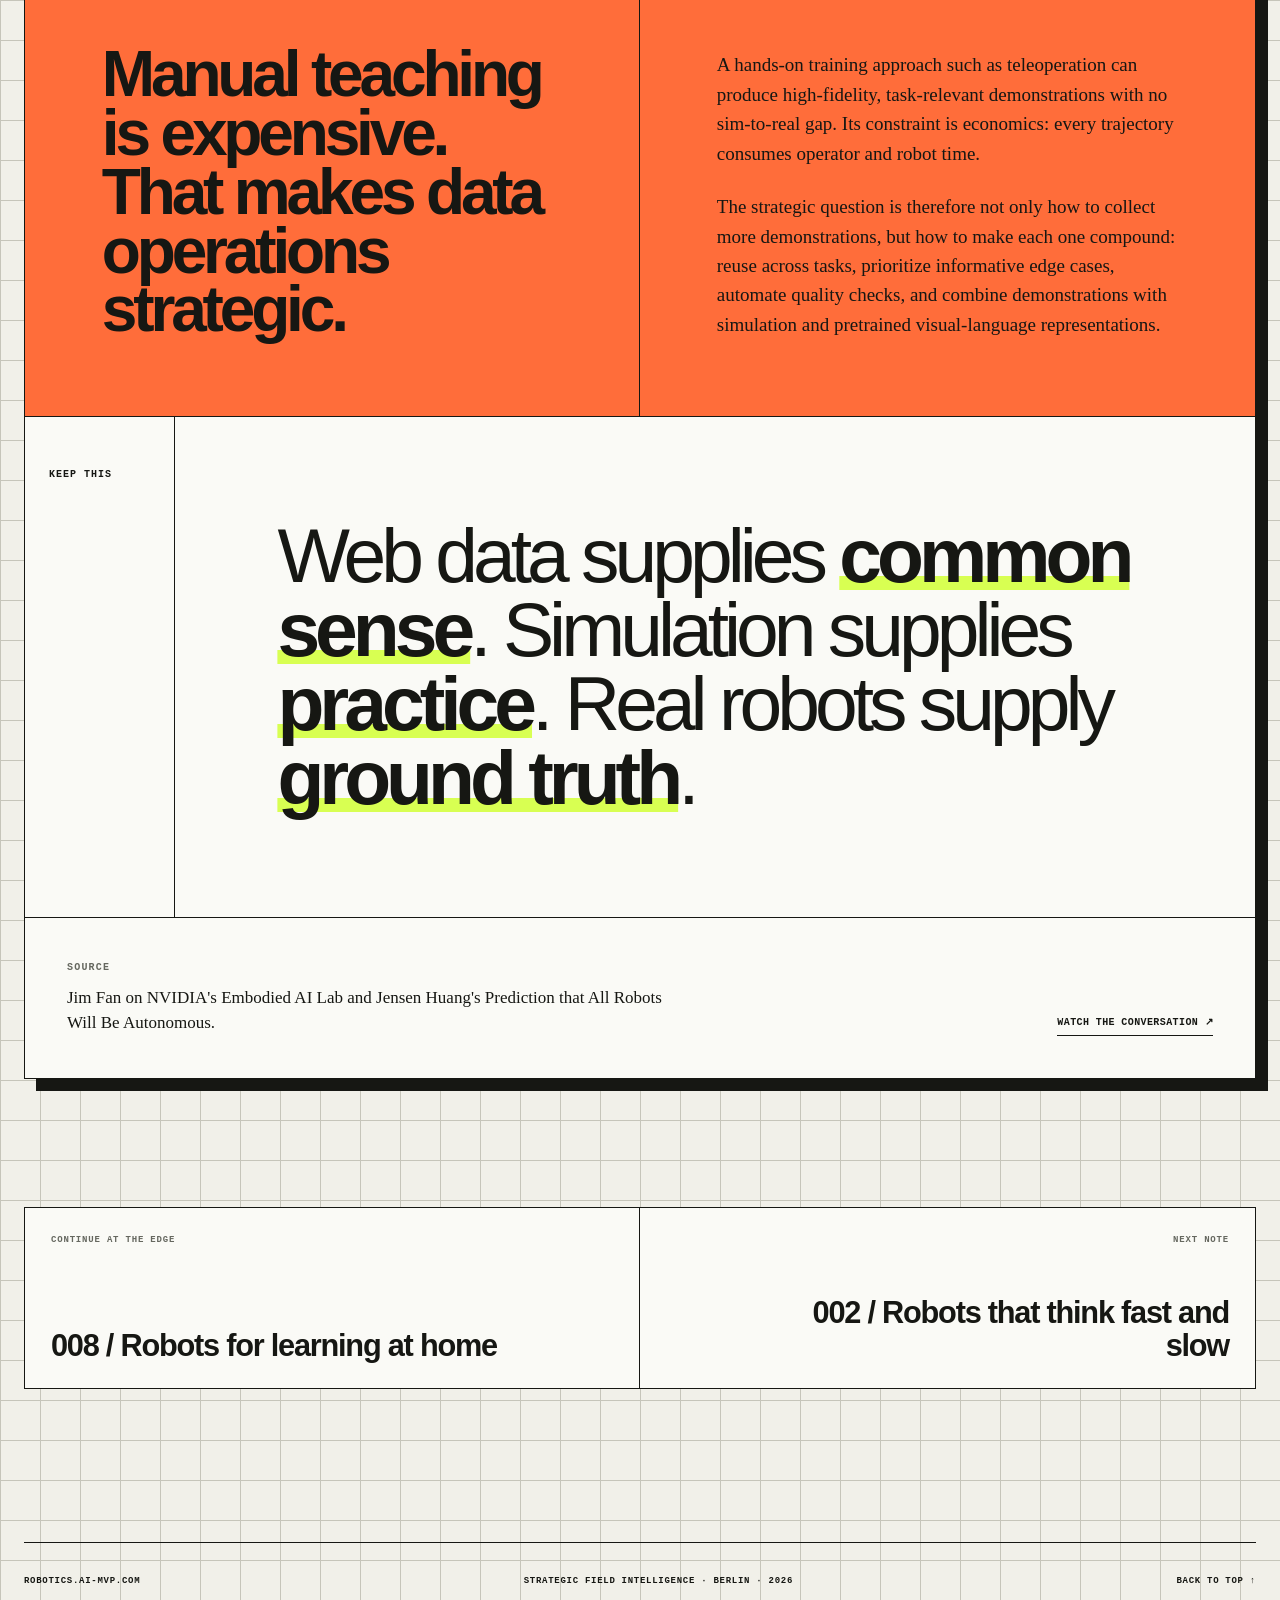
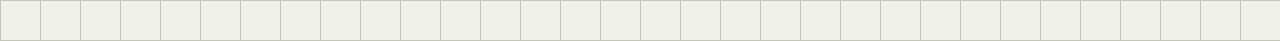
==== commit 83d012a2: "Remove 'moat' across notes and homepage (rephrase as advantage / differentiator) Co-Authored-By: Cla" ====
--- a/notes/001-three-fuels-for-embodied-intelligence/index.html
+++ b/notes/001-three-fuels-for-embodied-intelligence/index.html
@@ -216,7 +216,7 @@
         <section class="synthesis" aria-labelledby="synthesis-title">
           <div class="synthesis-copy">
             <p class="section-label">My synthesis</p>
-            <h3 id="synthesis-title">The moat is the mixing strategy.</h3>
+            <h3 id="synthesis-title">The advantage is the mixing strategy.</h3>
             <p>
               The lesson is not to choose one source. It is to assign each
               source the job it does best, then create a loop in which real
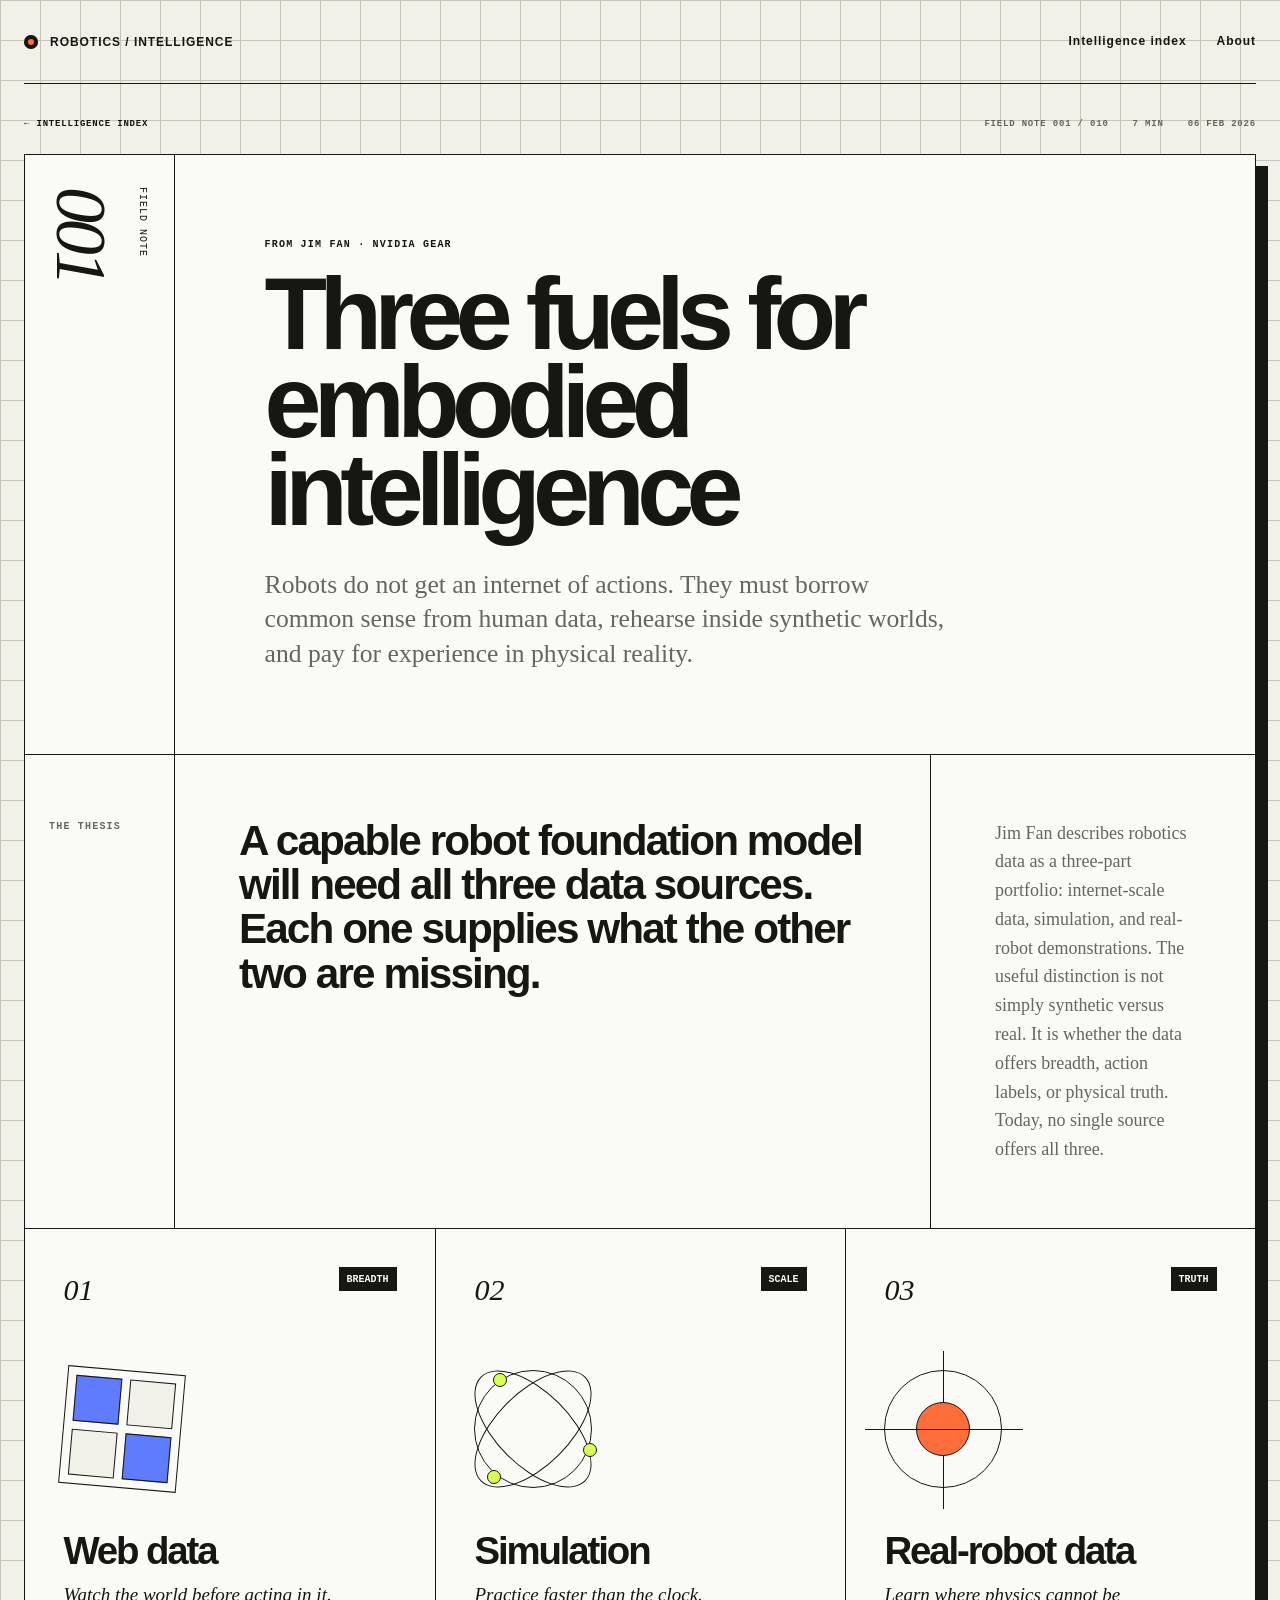
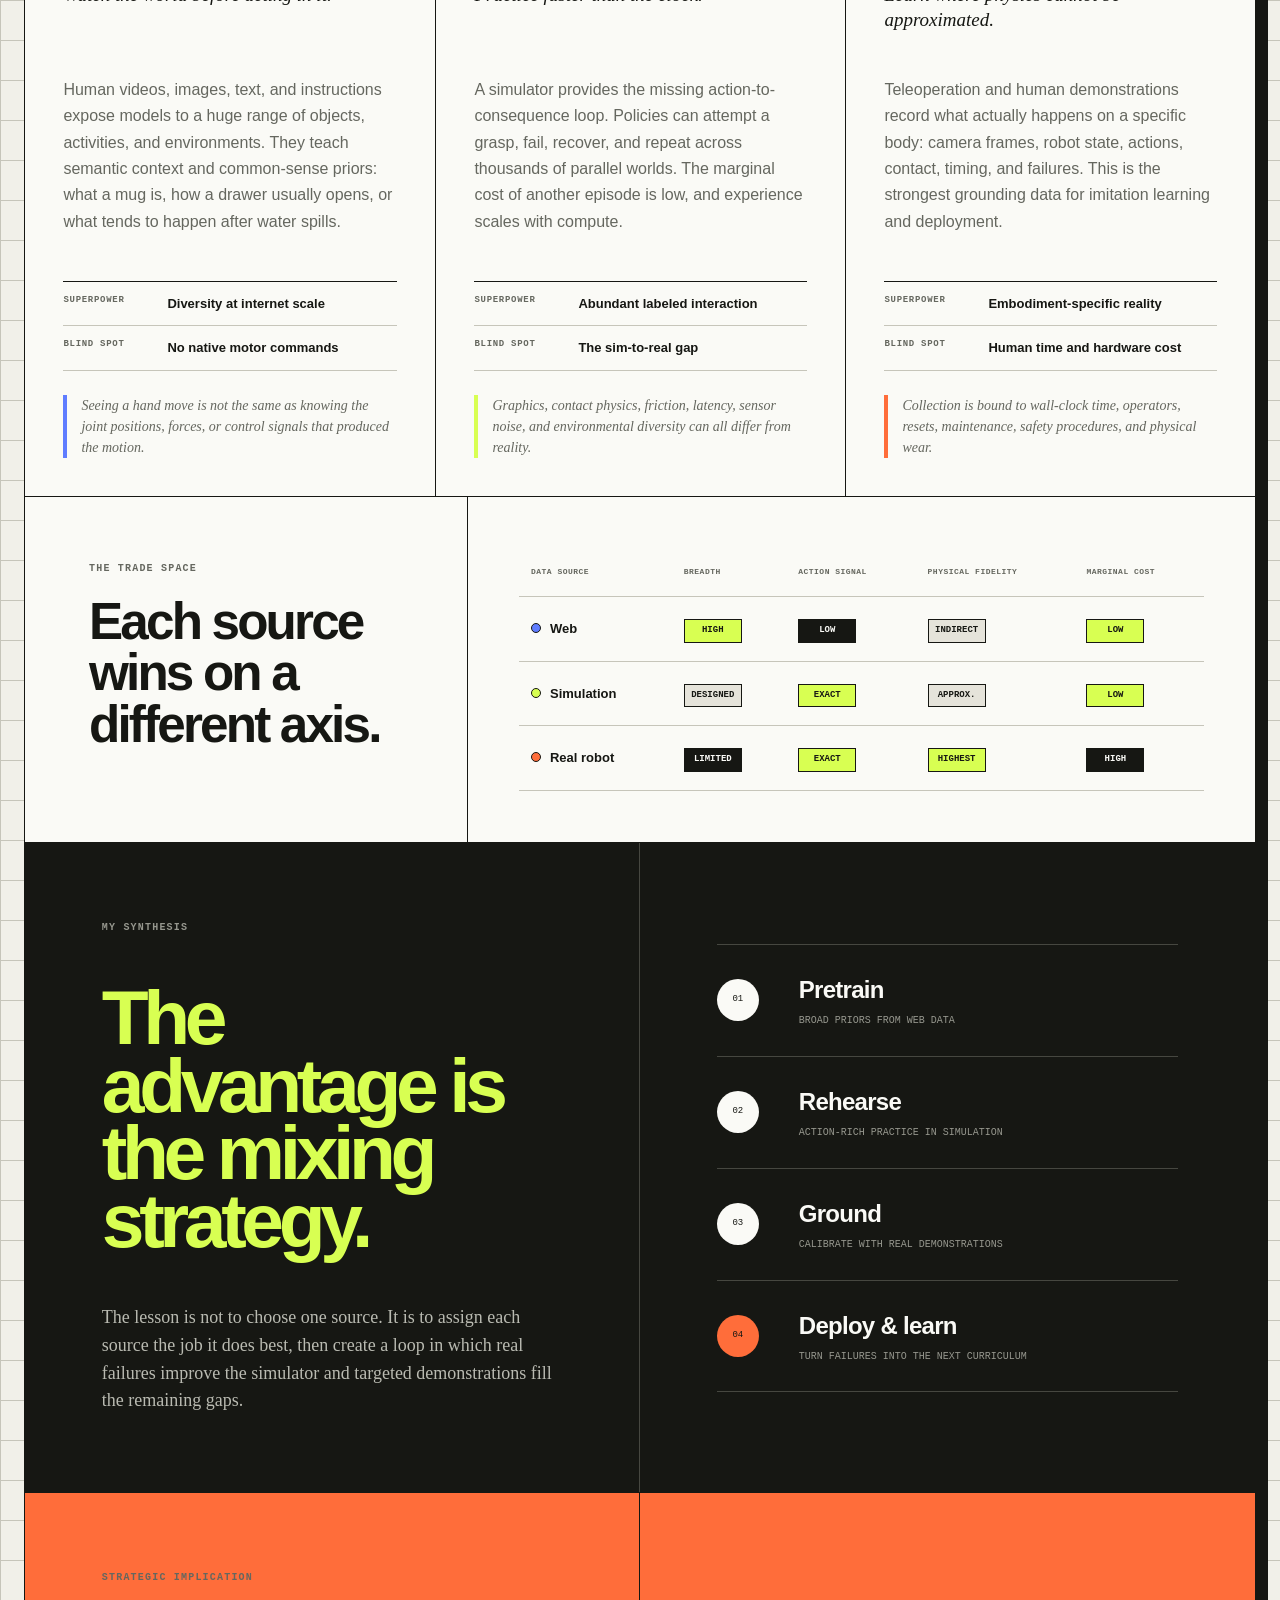
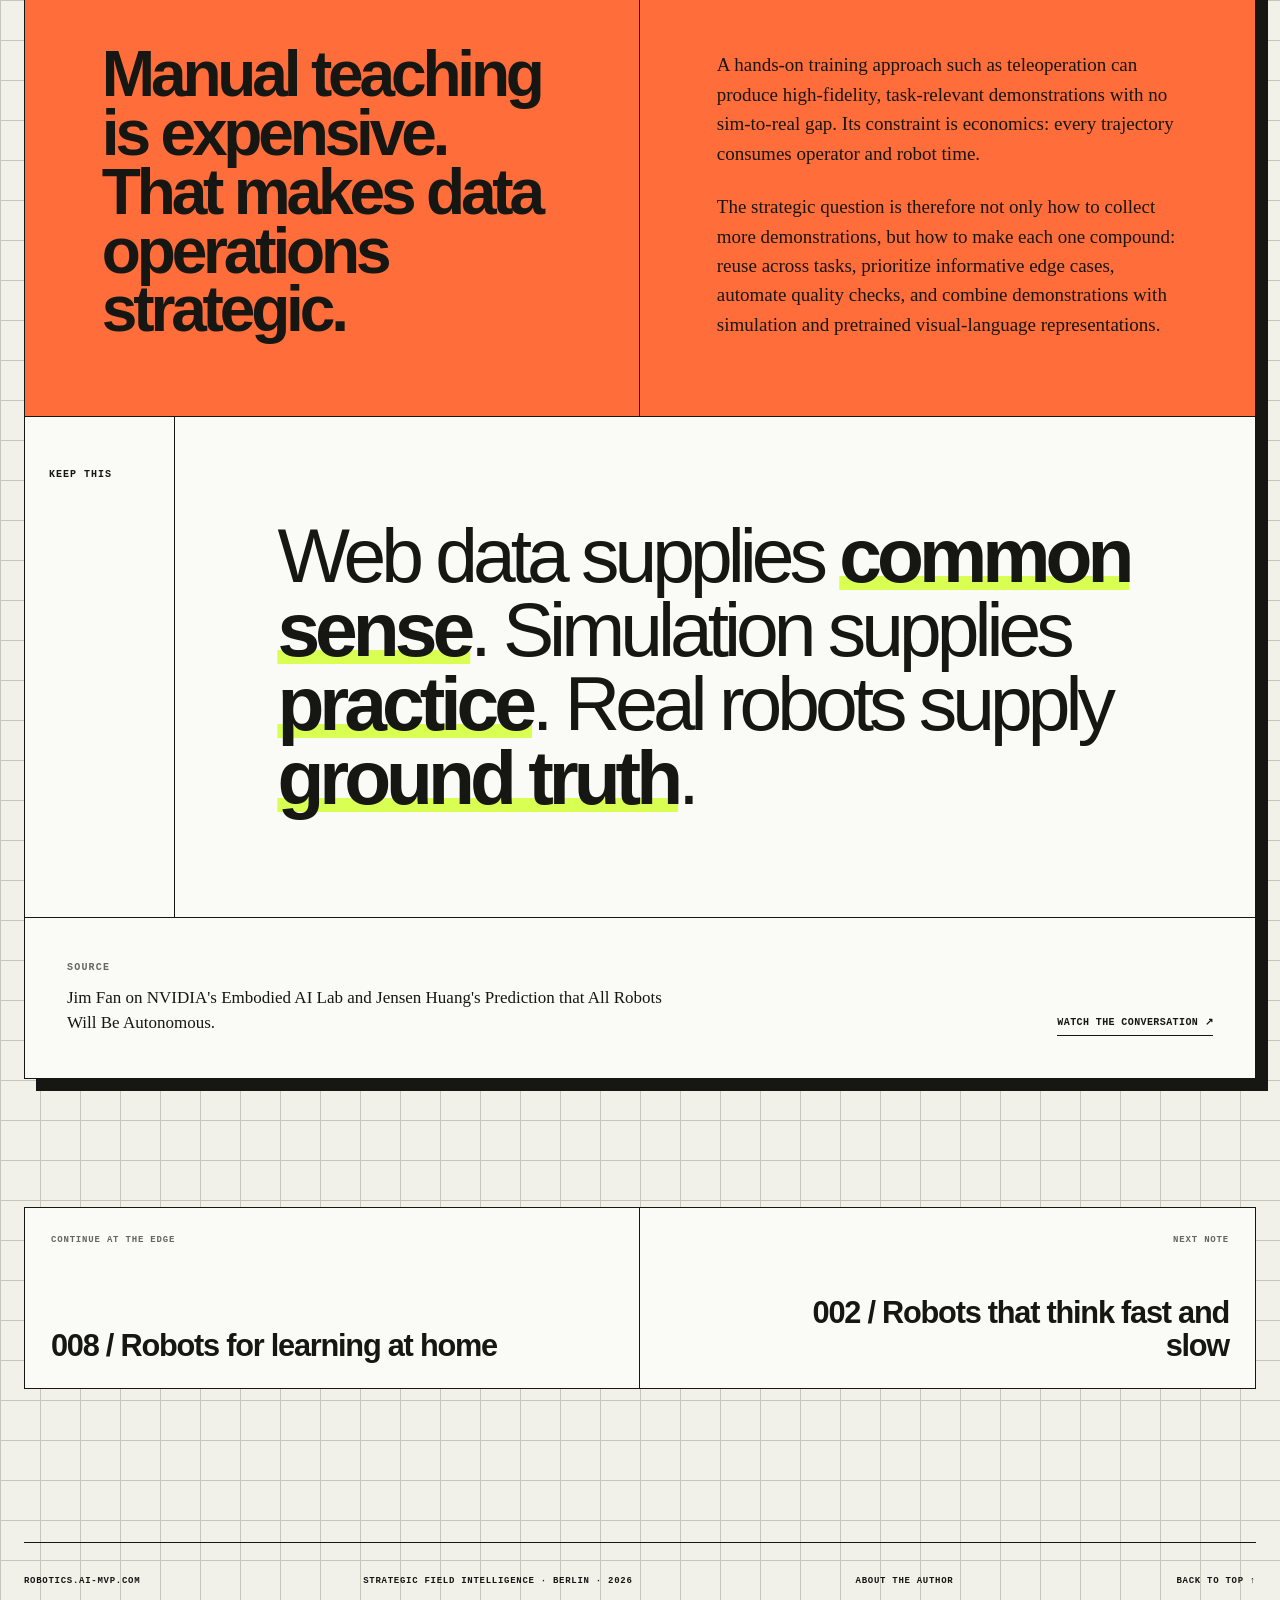
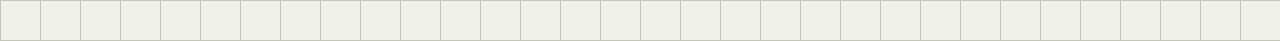
==== commit 204c2eb0: "Add about-the-author link to ai-mvp.com in all page footers" ====
--- a/notes/001-three-fuels-for-embodied-intelligence/index.html
+++ b/notes/001-three-fuels-for-embodied-intelligence/index.html
@@ -311,6 +311,7 @@
     <footer class="site-footer">
       <span>robotics.ai-mvp.com</span>
       <span>Strategic field intelligence · Berlin · 2026</span>
+      <a href="https://ai-mvp.com/">About the author</a>
       <a href="#top">Back to top ↑</a>
     </footer>
   </body>
